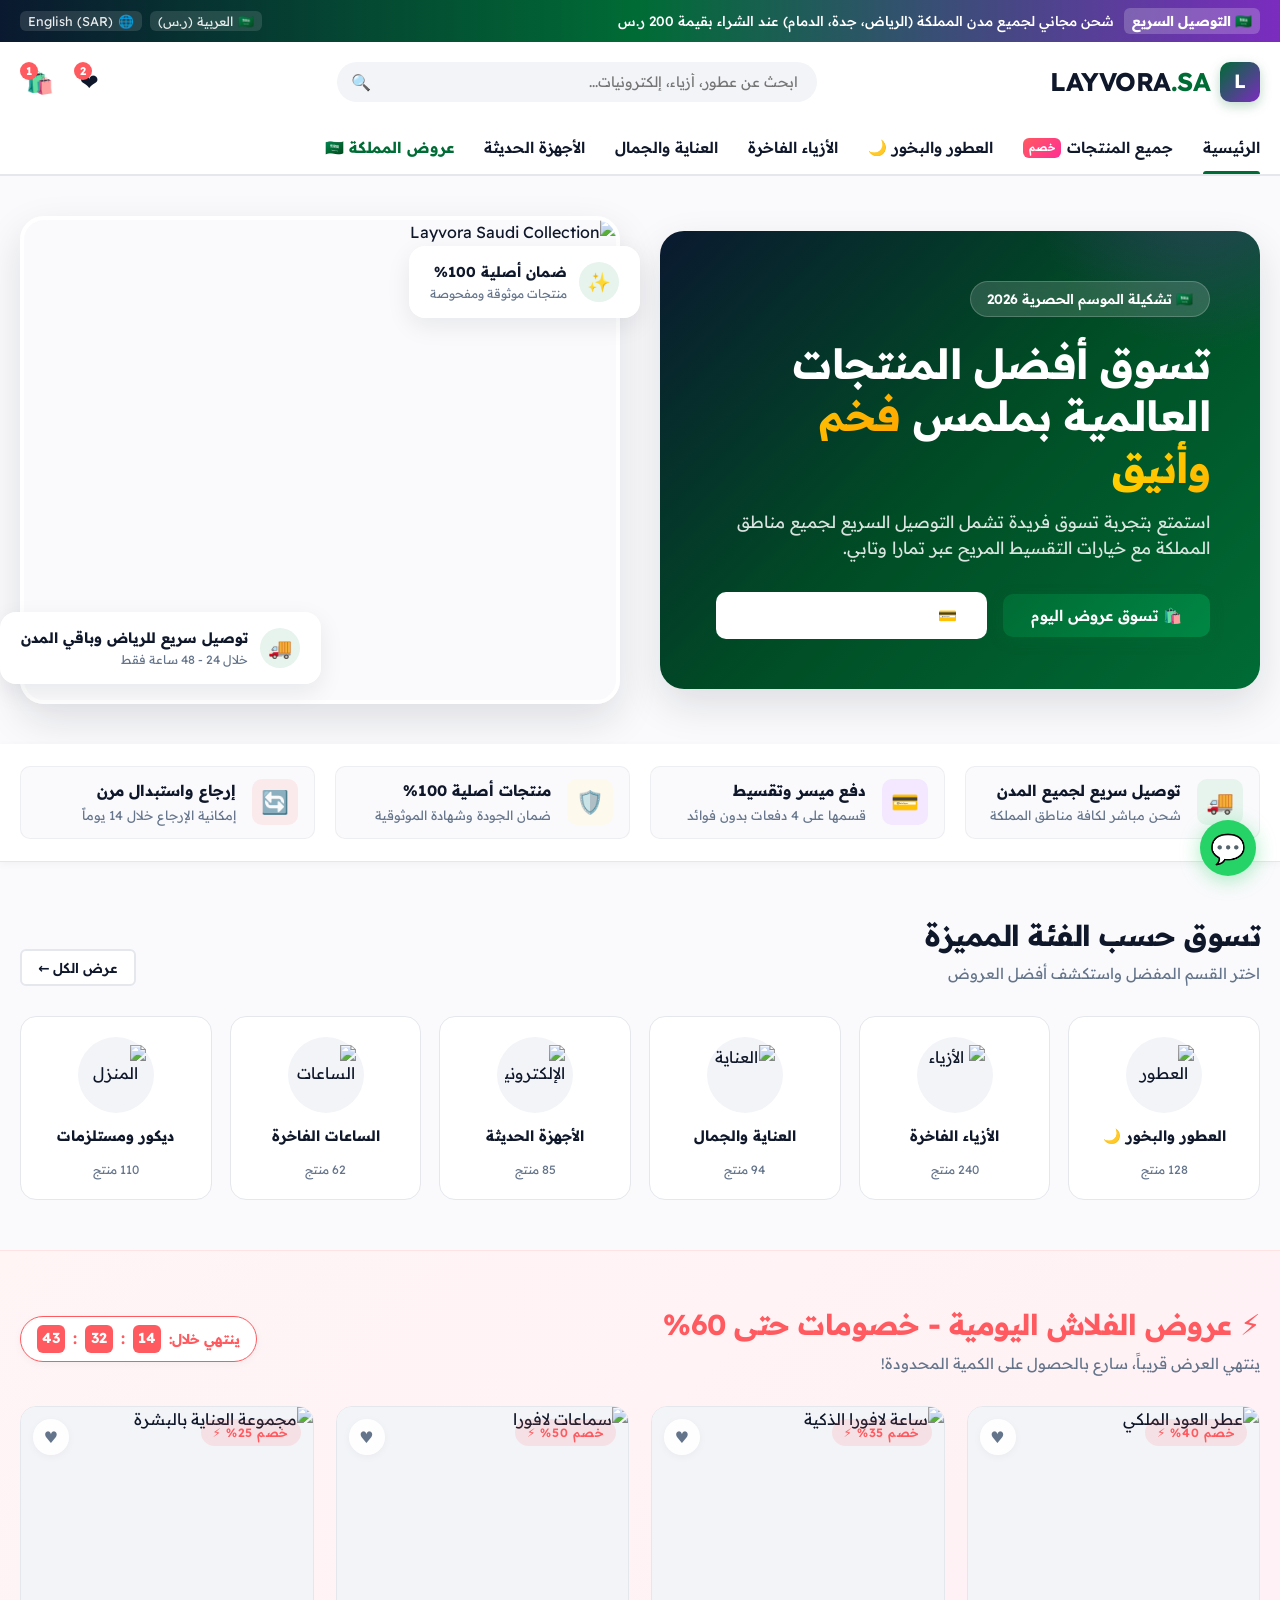
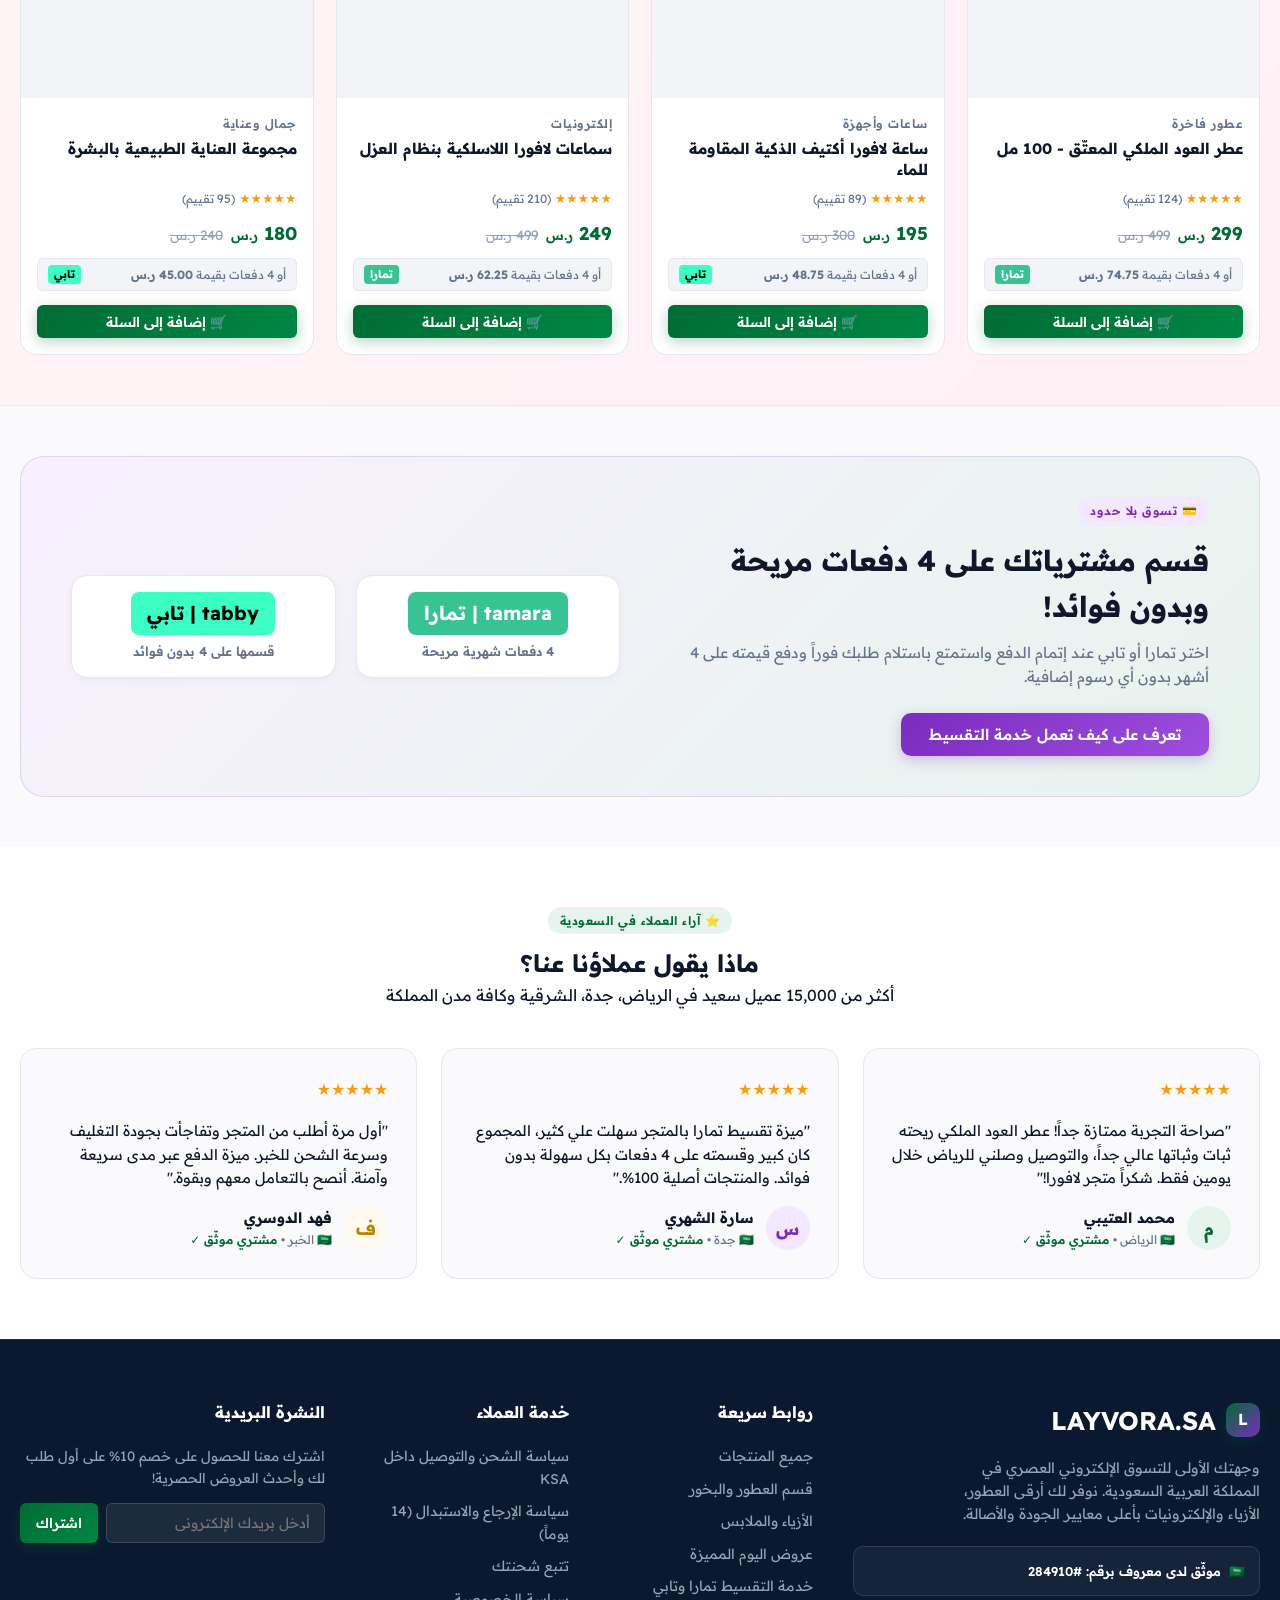
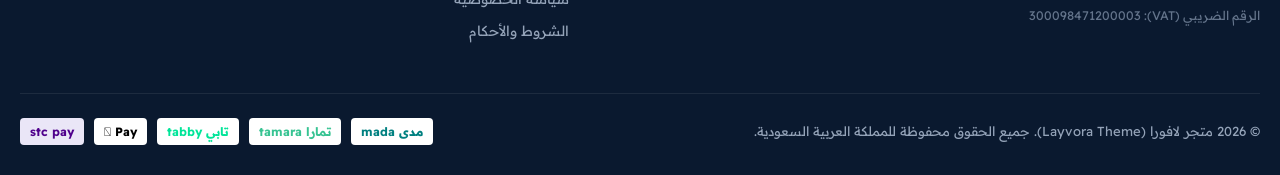
==== index.html @ 5be4a2b1 "Initial commit: Layvora KSA Shopify Theme (Bi-directional RTL/LTR, Mada, Tamara/Tabby BNPL, Maroof)" ====
<!DOCTYPE html>
<html lang="ar" dir="rtl">
<head>
  <meta charset="UTF-8">
  <meta name="viewport" content="width=device-width, initial-scale=1.0">
  <title>متجر لافورا السعودي | Layvora KSA Shopify Theme</title>
  
  <!-- CSS Stylesheet -->
  <link rel="stylesheet" href="assets/theme.css">
</head>
<body>

  <!-- Top Announcement Ticker Bar -->
  <div class="announcement-bar">
    <div class="container announcement-content">
      <div class="announcement-ticker">
        <span class="highlight">🇸🇦 التوصيل السريع</span>
        <span data-ar="شحن مجاني لجميع مدن المملكة (الرياض، جدة، الدمام) عند الشراء بقيمة 200 ر.س" data-en="Free delivery across KSA on orders over 200 SAR">
          شحن مجاني لجميع مدن المملكة (الرياض، جدة، الدمام) عند الشراء بقيمة 200 ر.س
        </span>
      </div>

      <div class="announcement-meta">
        <div class="lang-currency-selector">
          <button class="selector-btn lang-btn" data-lang="ar">
            🇸🇦 <span class="current-lang-text">العربية (ر.س)</span>
          </button>
          <button class="selector-btn lang-btn" data-lang="en">
            🌐 <span>English (SAR)</span>
          </button>
        </div>
      </div>
    </div>
  </div>

  <!-- Header Navigation -->
  <header class="header">
    <div class="container header-inner">
      
      <!-- Site Logo -->
      <a href="#" class="site-logo">
        <div class="site-logo-icon">L</div>
        <span>LAYVORA<span class="highlight">.SA</span></span>
      </a>

      <!-- Live Search Form -->
      <form class="search-form" onsubmit="event.preventDefault();">
        <div class="search-input-wrap">
          <input type="text" placeholder="ابحث عن عطور، أزياء، إلكترونيات..." class="search-input" data-ar="ابحث عن عطور، أزياء، إلكترونيات..." data-en="Search perfumes, fashion, electronics...">
          <button type="submit" class="search-btn" aria-label="بحث">🔍</button>
        </div>
      </form>

      <!-- Header Action Items -->
      <div class="header-actions">
        <button class="action-item" title="المفضلة" style="background:none; border:none; cursor:pointer;">
          <span style="font-size:1.4rem;">❤️</span>
          <span class="action-badge wishlist-badge">2</span>
        </button>

        <button class="action-item cart-drawer-trigger" title="السلة" style="background:none; border:none; cursor:pointer;">
          <span style="font-size:1.4rem;">🛍️</span>
          <span class="action-badge cart-count-badge">1</span>
        </button>
      </div>
    </div>

    <!-- Category Nav Bar -->
    <nav class="nav-bar">
      <div class="container">
        <ul class="nav-list">
          <li><a href="#" class="nav-link active" data-ar="الرئيسية" data-en="Home">الرئيسية</a></li>
          <li>
            <a href="#" class="nav-link" data-ar="جميع المنتجات" data-en="All Products">
              جميع المنتجات <span class="tag-hot" data-ar="خصم" data-en="SALE">خصم</span>
            </a>
          </li>
          <li><a href="#" class="nav-link" data-ar="العطور والبخور 🌙" data-en="Perfumes & Oud 🌙">العطور والبخور 🌙</a></li>
          <li><a href="#" class="nav-link" data-ar="الأزياء الفاخرة" data-en="Luxury Fashion">الأزياء الفاخرة</a></li>
          <li><a href="#" class="nav-link" data-ar="العناية والجمال" data-en="Beauty & Care">العناية والجمال</a></li>
          <li><a href="#" class="nav-link" data-ar="الأجهزة الحديثة" data-en="Electronics">الأجهزة الحديثة</a></li>
          <li><a href="#" class="nav-link" data-ar="عروض المملكة 🇸🇦" data-en="KSA Offers 🇸🇦" style="color:var(--color-primary); font-weight:800;">عروض المملكة 🇸🇦</a></li>
        </ul>
      </div>
    </nav>
  </header>

  <!-- Hero Banner Section -->
  <section class="hero-section">
    <div class="container">
      <div class="hero-grid">
        
        <div class="hero-banner-card">
          <div class="hero-content">
            <span class="hero-subtitle" data-ar="🇸🇦 تشكيلة الموسم الحصرية 2026" data-en="🇸🇦 Exclusive 2026 Collection">
              🇸🇦 تشكيلة الموسم الحصرية 2026
            </span>
            <h1 class="hero-title" data-ar="تسوق أفضل المنتجات العالمية بملمس فخم وأنيق" data-en="Shop Top Global Brands with Authentic Saudi Luxury">
              تسوق أفضل المنتجات العالمية بملمس <span class="highlight">فخم وأنيق</span>
            </h1>
            <p class="hero-desc" data-ar="استمتع بتجربة تسوق فريدة تشمل التوصيل السريع لجميع مناطق المملكة مع خيارات التقسيط المريح عبر تمارا وتابي." data-en="Enjoy an extraordinary shopping experience with fast delivery across KSA & flexible installments.">
              استمتع بتجربة تسوق فريدة تشمل التوصيل السريع لجميع مناطق المملكة مع خيارات التقسيط المريح عبر تمارا وتابي.
            </p>
            
            <div class="hero-cta">
              <button class="btn btn-primary" onclick="document.getElementById('flash-deals').scrollIntoView({behavior: 'smooth'})" data-ar="🛍️ تسوق عروض اليوم" data-en="🛍️ Shop Today's Deals">
                🛍️ تسوق عروض اليوم
              </button>
              <button class="btn btn-outline" style="border-color:rgba(255,255,255,0.4); color:#fff;" onclick="alert('تمارا وتابي متاحة عند الخروج لتقسيط المشتريات على 4 دفعات!')" data-ar="💳 ادفع بالتقسيط (تمارا/تابي)" data-en="💳 Pay in Installments (Tamara/Tabby)">
                💳 ادفع بالتقسيط (تمارا/تابي)
              </button>
            </div>
          </div>
        </div>

        <div class="hero-visual">
          <div class="hero-image-wrap">
            <img src="https://images.unsplash.com/photo-1541643600914-78b084683601?auto=format&fit=crop&w=800&q=80" alt="Layvora Saudi Collection" class="hero-image">
          </div>

          <div class="floating-card floating-card-1">
            <div class="floating-icon">🚚</div>
            <div class="floating-text">
              <div class="title" data-ar="توصيل سريع للرياض وباقي المدن" data-en="Fast Delivery in Riyadh & KSA">توصيل سريع للرياض وباقي المدن</div>
              <div class="sub" data-ar="خلال 24 - 48 ساعة فقط" data-en="Within 24-48 Hours">خلال 24 - 48 ساعة فقط</div>
            </div>
          </div>

          <div class="floating-card floating-card-2">
            <div class="floating-icon">✨</div>
            <div class="floating-text">
              <div class="title" data-ar="ضمان أصلية 100%" data-en="100% Guaranteed Authentic">ضمان أصلية 100%</div>
              <div class="sub" data-ar="منتجات موثوقة ومفحوصة" data-en="Certified Quality">منتجات موثوقة ومفحوصة</div>
            </div>
          </div>
        </div>

      </div>
    </div>
  </section>

  <!-- KSA Features / Trust Highlights -->
  <section class="ksa-trust-bar">
    <div class="container">
      <div class="trust-grid">
        
        <div class="trust-card">
          <div class="trust-icon">🚚</div>
          <div class="trust-info">
            <h4 data-ar="توصيل سريع لجميع المدن" data-en="Fast KSA Delivery">توصيل سريع لجميع المدن</h4>
            <p data-ar="شحن مباشر لكافة مناطق المملكة" data-en="Direct shipping across KSA">شحن مباشر لكافة مناطق المملكة</p>
          </div>
        </div>

        <div class="trust-card">
          <div class="trust-icon">💳</div>
          <div class="trust-info">
            <h4 data-ar="دفع ميسر وتقسيط" data-en="Flexible BNPL">دفع ميسر وتقسيط</h4>
            <p data-ar="قسمها على 4 دفعات بدون فوائد" data-en="Split in 4 payments with Tamara & Tabby">قسمها على 4 دفعات بدون فوائد</p>
          </div>
        </div>

        <div class="trust-card">
          <div class="trust-icon">🛡️</div>
          <div class="trust-info">
            <h4 data-ar="منتجات أصلية 100%" data-en="100% Authentic">منتجات أصلية 100%</h4>
            <p data-ar="ضمان الجودة وشهادة الموثوقية" data-en="High quality guaranteed">ضمان الجودة وشهادة الموثوقية</p>
          </div>
        </div>

        <div class="trust-card">
          <div class="trust-icon">🔄</div>
          <div class="trust-info">
            <h4 data-ar="إرجاع واستبدال مرن" data-en="Easy Returns">إرجاع واستبدال مرن</h4>
            <p data-ar="إمكانية الإرجاع خلال 14 يوماً" data-en="14 days hassle-free policy">إمكانية الإرجاع خلال 14 يوماً</p>
          </div>
        </div>

      </div>
    </div>
  </section>

  <!-- Categories Grid -->
  <section class="categories-section">
    <div class="container">
      
      <div class="section-header">
        <div class="section-title-wrap">
          <h2 data-ar="تسوق حسب الفئة المميزة" data-en="Shop Top Categories">تسوق حسب الفئة المميزة</h2>
          <p data-ar="اختر القسم المفضل واستكشف أفضل العروض" data-en="Explore top offers per category">اختر القسم المفضل واستكشف أفضل العروض</p>
        </div>
        <button class="btn btn-outline btn-sm">عرض الكل ←</button>
      </div>

      <div class="categories-grid">
        <div class="category-card">
          <div class="category-thumb">
            <img src="https://images.unsplash.com/photo-1594035910387-fea47794261f?auto=format&fit=crop&w=150&q=80" alt="العطور">
          </div>
          <div class="category-name" data-ar="العطور والبخور 🌙" data-en="Perfumes & Oud">العطور والبخور 🌙</div>
          <div class="category-count">128 منتج</div>
        </div>

        <div class="category-card">
          <div class="category-thumb">
            <img src="https://images.unsplash.com/photo-1490481651871-ab68de25d43d?auto=format&fit=crop&w=150&q=80" alt="الأزياء">
          </div>
          <div class="category-name" data-ar="الأزياء الفاخرة" data-en="Luxury Fashion">الأزياء الفاخرة</div>
          <div class="category-count">240 منتج</div>
        </div>

        <div class="category-card">
          <div class="category-thumb">
            <img src="https://images.unsplash.com/photo-1522337360788-8b13dee7a37e?auto=format&fit=crop&w=150&q=80" alt="العناية">
          </div>
          <div class="category-name" data-ar="العناية والجمال" data-en="Beauty & Care">العناية والجمال</div>
          <div class="category-count">94 منتج</div>
        </div>

        <div class="category-card">
          <div class="category-thumb">
            <img src="https://images.unsplash.com/photo-1505740420928-5e560c06d30e?auto=format&fit=crop&w=150&q=80" alt="الإلكترونيات">
          </div>
          <div class="category-name" data-ar="الأجهزة الحديثة" data-en="Electronics">الأجهزة الحديثة</div>
          <div class="category-count">85 منتج</div>
        </div>

        <div class="category-card">
          <div class="category-thumb">
            <img src="https://images.unsplash.com/photo-1524805444758-089113d48a6d?auto=format&fit=crop&w=150&q=80" alt="الساعات">
          </div>
          <div class="category-name" data-ar="الساعات الفاخرة" data-en="Watches & Jewelry">الساعات الفاخرة</div>
          <div class="category-count">62 منتج</div>
        </div>

        <div class="category-card">
          <div class="category-thumb">
            <img src="https://images.unsplash.com/photo-1616486338812-3dadae4b4ace?auto=format&fit=crop&w=150&q=80" alt="المنزل">
          </div>
          <div class="category-name" data-ar="ديكور ومستلزمات" data-en="Home Decor">ديكور ومستلزمات</div>
          <div class="category-count">110 منتج</div>
        </div>
      </div>

    </div>
  </section>

  <!-- Flash Deals Section -->
  <section class="flash-deals-section" id="flash-deals">
    <div class="container">
      
      <div class="flash-header">
        <div class="section-title-wrap">
          <h2 style="color:var(--color-coral); display:flex; align-items:center; gap:8px;" data-ar="⚡ عروض الفلاش اليومية - خصومات حتى 60%" data-en="⚡ Daily Flash Deals - Up to 60% OFF">
            ⚡ عروض الفلاش اليومية - خصومات حتى 60%
          </h2>
          <p data-ar="ينتهي العرض قريباً، سارع بالحصول على الكمية المحدودة!" data-en="Hurry! Limited stock available.">ينتهي العرض قريباً، سارع بالحصول على الكمية المحدودة!</p>
        </div>

        <div class="countdown-box">
          <span style="font-weight:700; font-size:0.85rem; color:var(--color-coral);" data-ar="ينتهي خلال:" data-en="Ends in:">ينتهي خلال:</span>
          <span class="timer-unit timer-h">14</span>
          <span class="timer-colon">:</span>
          <span class="timer-unit timer-m">32</span>
          <span class="timer-colon">:</span>
          <span class="timer-unit timer-s">45</span>
        </div>
      </div>

      <div class="products-grid">
        
        <!-- Product 1 -->
        <div class="product-card">
          <div class="product-badge-stack">
            <span class="badge badge-coral">خصم 40% ⚡</span>
          </div>
          <button class="wishlist-btn">♥</button>
          <div class="product-media">
            <img src="https://images.unsplash.com/photo-1594035910387-fea47794261f?auto=format&fit=crop&w=400&q=80" class="product-image" alt="عطر العود الملكي">
            <div class="product-quick-actions">
              <button class="quick-view-btn" data-id="1" data-title="عطر العود الملكي المعتّق - 100 مل" data-price="299" data-orig-price="499" data-image="https://images.unsplash.com/photo-1594035910387-fea47794261f?auto=format&fit=crop&w=400&q=80" data-category="عطور فاخرة" data-desc="عطر فخم يجمع بين دهن العود الكلمنتان والورد الطائفي الأصيل، ليعكس أصالة التراث السعودي بلمسة عصرية.">👁️ نظرة سريعة</button>
            </div>
          </div>
          <div class="product-details">
            <span class="product-category">عطور فاخرة</span>
            <h3 class="product-title">عطر العود الملكي المعتّق - 100 مل</h3>
            <div class="product-rating">★★★★★ <span class="rating-count">(124 تقييم)</span></div>
            <div class="product-price-row">
              <span class="price-current">299 <span class="price-currency" data-ar="ر.س" data-en="SAR">ر.س</span></span>
              <span class="price-original">499 ر.س</span>
            </div>
            <div class="bnpl-badge-wrap">
              <span>أو 4 دفعات بقيمة <strong>74.75 ر.س</strong></span>
              <span class="tamara-tag">تمارا</span>
            </div>
            <button class="btn btn-primary btn-sm add-to-cart-btn" data-id="1" data-title="عطر العود الملكي المعتّق - 100 مل" data-price="299" data-image="https://images.unsplash.com/photo-1594035910387-fea47794261f?auto=format&fit=crop&w=400&q=80">🛒 إضافة إلى السلة</button>
          </div>
        </div>

        <!-- Product 2 -->
        <div class="product-card">
          <div class="product-badge-stack">
            <span class="badge badge-coral">خصم 35% ⚡</span>
          </div>
          <button class="wishlist-btn">♥</button>
          <div class="product-media">
            <img src="https://images.unsplash.com/photo-1523275335684-37898b6baf30?auto=format&fit=crop&w=400&q=80" class="product-image" alt="ساعة لافورا الذكية">
            <div class="product-quick-actions">
              <button class="quick-view-btn" data-id="2" data-title="ساعة لافورا أكتيف الذكية المقاومة للماء" data-price="195" data-orig-price="300" data-image="https://images.unsplash.com/photo-1523275335684-37898b6baf30?auto=format&fit=crop&w=400&q=80" data-category="ساعات" data-desc="ساعة أنيقة تدعم تتبع الأنشطة الرياضية وقياس معدل نبضات القلب مع بطارية تدوم حتى 10 أيام.">👁️ نظرة سريعة</button>
            </div>
          </div>
          <div class="product-details">
            <span class="product-category">ساعات وأجهزة</span>
            <h3 class="product-title">ساعة لافورا أكتيف الذكية المقاومة للماء</h3>
            <div class="product-rating">★★★★★ <span class="rating-count">(89 تقييم)</span></div>
            <div class="product-price-row">
              <span class="price-current">195 <span class="price-currency" data-ar="ر.س" data-en="SAR">ر.س</span></span>
              <span class="price-original">300 ر.س</span>
            </div>
            <div class="bnpl-badge-wrap">
              <span>أو 4 دفعات بقيمة <strong>48.75 ر.س</strong></span>
              <span class="tabby-tag">تابي</span>
            </div>
            <button class="btn btn-primary btn-sm add-to-cart-btn" data-id="2" data-title="ساعة لافورا أكتيف الذكية" data-price="195" data-image="https://images.unsplash.com/photo-1523275335684-37898b6baf30?auto=format&fit=crop&w=400&q=80">🛒 إضافة إلى السلة</button>
          </div>
        </div>

        <!-- Product 3 -->
        <div class="product-card">
          <div class="product-badge-stack">
            <span class="badge badge-coral">خصم 50% ⚡</span>
          </div>
          <button class="wishlist-btn">♥</button>
          <div class="product-media">
            <img src="https://images.unsplash.com/photo-1505740420928-5e560c06d30e?auto=format&fit=crop&w=400&q=80" class="product-image" alt="سماعات لافورا">
            <div class="product-quick-actions">
              <button class="quick-view-btn" data-id="3" data-title="سماعات لافورا اللاسلكية بنظام العزل الفائق" data-price="249" data-orig-price="499" data-image="https://images.unsplash.com/photo-1505740420928-5e560c06d30e?auto=format&fit=crop&w=400&q=80" data-category="إلكترونيات" data-desc="صوت نقي بتقنية العزل النشط للضوضاء وتصميم مريح للأذن للاستخدام الطويل.">👁️ نظرة سريعة</button>
            </div>
          </div>
          <div class="product-details">
            <span class="product-category">إلكترونيات</span>
            <h3 class="product-title">سماعات لافورا اللاسلكية بنظام العزل</h3>
            <div class="product-rating">★★★★★ <span class="rating-count">(210 تقييم)</span></div>
            <div class="product-price-row">
              <span class="price-current">249 <span class="price-currency" data-ar="ر.س" data-en="SAR">ر.س</span></span>
              <span class="price-original">499 ر.س</span>
            </div>
            <div class="bnpl-badge-wrap">
              <span>أو 4 دفعات بقيمة <strong>62.25 ر.س</strong></span>
              <span class="tamara-tag">تمارا</span>
            </div>
            <button class="btn btn-primary btn-sm add-to-cart-btn" data-id="3" data-title="سماعات لافورا اللاسلكية" data-price="249" data-image="https://images.unsplash.com/photo-1505740420928-5e560c06d30e?auto=format&fit=crop&w=400&q=80">🛒 إضافة إلى السلة</button>
          </div>
        </div>

        <!-- Product 4 -->
        <div class="product-card">
          <div class="product-badge-stack">
            <span class="badge badge-coral">خصم 25% ⚡</span>
          </div>
          <button class="wishlist-btn">♥</button>
          <div class="product-media">
            <img src="https://images.unsplash.com/photo-1522337360788-8b13dee7a37e?auto=format&fit=crop&w=400&q=80" class="product-image" alt="مجموعة العناية بالبشرة">
            <div class="product-quick-actions">
              <button class="quick-view-btn" data-id="4" data-title="مجموعة العناية الطبيعية بالبشرة - سيروم وكريم" data-price="180" data-orig-price="240" data-image="https://images.unsplash.com/photo-1522337360788-8b13dee7a37e?auto=format&fit=crop&w=400&q=80" data-category="جمال وعناية" data-desc="مجموعة متكاملة ترطب البشرة وتمنحها نضارة وإشراقة طبيعية بمكونات عضوية 100%.">👁️ نظرة سريعة</button>
            </div>
          </div>
          <div class="product-details">
            <span class="product-category">جمال وعناية</span>
            <h3 class="product-title">مجموعة العناية الطبيعية بالبشرة</h3>
            <div class="product-rating">★★★★★ <span class="rating-count">(95 تقييم)</span></div>
            <div class="product-price-row">
              <span class="price-current">180 <span class="price-currency" data-ar="ر.س" data-en="SAR">ر.س</span></span>
              <span class="price-original">240 ر.س</span>
            </div>
            <div class="bnpl-badge-wrap">
              <span>أو 4 دفعات بقيمة <strong>45.00 ر.س</strong></span>
              <span class="tabby-tag">تابي</span>
            </div>
            <button class="btn btn-primary btn-sm add-to-cart-btn" data-id="4" data-title="مجموعة العناية بالبشرة" data-price="180" data-image="https://images.unsplash.com/photo-1522337360788-8b13dee7a37e?auto=format&fit=crop&w=400&q=80">🛒 إضافة إلى السلة</button>
          </div>
        </div>

      </div>

    </div>
  </section>

  <!-- Tamara & Tabby BNPL Showcase Banner -->
  <section class="bnpl-showcase-section">
    <div class="container">
      
      <div class="bnpl-banner">
        <div class="bnpl-content">
          <span class="badge badge-accent" style="margin-bottom:12px;" data-ar="💳 تسوق بلا حدود" data-en="💳 Shop Unlimited">💳 تسوق بلا حدود</span>
          <h3 data-ar="قسم مشترياتك على 4 دفعات مريحة وبدون فوائد!" data-en="Split your payments in 4 interest-free installments!">
            قسم مشترياتك على 4 دفعات مريحة وبدون فوائد!
          </h3>
          <p data-ar="اختر تمارا أو تابي عند إتمام الدفع واستمتع باستلام طلبك فوراً ودفع قيمته على 4 أشهر بدون أي رسوم إضافية." data-en="Choose Tamara or Tabby at checkout and get your order right away while paying over 4 months with zero extra fees.">
            اختر تمارا أو تابي عند إتمام الدفع واستمتع باستلام طلبك فوراً ودفع قيمته على 4 أشهر بدون أي رسوم إضافية.
          </p>

          <div style="display:flex; gap:14px; flex-wrap:wrap;">
            <button class="btn btn-accent" onclick="alert('خدمة التقسيط متاحة لجميع حاملي البطاقات البنكية في السعودية!')" data-ar="تعرف على كيف تعمل خدمة التقسيط" data-en="Learn How Installments Work">
              تعرف على كيف تعمل خدمة التقسيط
            </button>
          </div>
        </div>

        <div class="bnpl-partners">
          <div class="partner-box">
            <div style="background:#37C392; color:#fff; font-size:1.2rem; font-weight:800; padding:6px 16px; border-radius:8px;">
              tamara | تمارا
            </div>
            <span data-ar="4 دفعات شهرية مريحة" data-en="4 Easy Monthly Payments">4 دفعات شهرية مريحة</span>
          </div>

          <div class="partner-box">
            <div style="background:#3BFFC4; color:#000; font-size:1.2rem; font-weight:800; padding:6px 16px; border-radius:8px;">
              tabby | تابي
            </div>
            <span data-ar="قسمها على 4 بدون فوائد" data-en="Split in 4 Zero Interest">قسمها على 4 بدون فوائد</span>
          </div>
        </div>

      </div>

    </div>
  </section>

  <!-- Saudi Testimonials -->
  <section class="testimonials-section">
    <div class="container">
      
      <div class="section-header" style="text-align:center; flex-direction:column; align-items:center; margin-bottom:40px;">
        <span class="badge badge-primary" style="margin-bottom:10px;" data-ar="⭐ آراء العملاء في السعودية" data-en="⭐ Reviews from KSA Buyers">⭐ آراء العملاء في السعودية</span>
        <h2 data-ar="ماذا يقول عملاؤنا عنا؟" data-en="What Our Saudi Customers Say">ماذا يقول عملاؤنا عنا؟</h2>
        <p data-ar="أكثر من 15,000 عميل سعيد في الرياض، جدة، الشرقية وكافة مدن المملكة" data-en="Over 15,000 happy shoppers across KSA">أكثر من 15,000 عميل سعيد في الرياض، جدة، الشرقية وكافة مدن المملكة</p>
      </div>

      <div class="testimonials-grid">
        
        <div class="testimonial-card">
          <div class="testimonial-rating">★★★★★</div>
          <p class="testimonial-text">
            "صراحة التجربة ممتازة جداً! عطر العود الملكي ريحته ثبات وثباتها عالي جداً، والتوصيل وصلني للرياض خلال يومين فقط. شكراً متجر لافورا!"
          </p>
          <div class="testimonial-author">
            <div class="author-avatar">م</div>
            <div class="author-info">
              <div class="name">محمد العتيبي</div>
              <div class="location">🇸🇦 الرياض • <span class="verified">مشتري موثّق ✓</span></div>
            </div>
          </div>
        </div>

        <div class="testimonial-card">
          <div class="testimonial-rating">★★★★★</div>
          <p class="testimonial-text">
            "ميزة تقسيط تمارا بالمتجر سهلت علي كثير، المجموع كان كبير وقسمته على 4 دفعات بكل سهولة بدون فوائد. والمنتجات أصلية 100%."
          </p>
          <div class="testimonial-author">
            <div class="author-avatar" style="background:var(--color-accent-light); color:var(--color-accent);">س</div>
            <div class="author-info">
              <div class="name">سارة الشهري</div>
              <div class="location">🇸🇦 جدة • <span class="verified">مشتري موثّق ✓</span></div>
            </div>
          </div>
        </div>

        <div class="testimonial-card">
          <div class="testimonial-rating">★★★★★</div>
          <p class="testimonial-text">
            "أول مرة أطلب من المتجر وتفاجأت بجودة التغليف وسرعة الشحن للخبر. ميزة الدفع عبر مدى سريعة وآمنة. أنصح بالتعامل معهم وبقوة."
          </p>
          <div class="testimonial-author">
            <div class="author-avatar" style="background:var(--color-gold-light); color:#B38600;">ف</div>
            <div class="author-info">
              <div class="name">فهد الدوسري</div>
              <div class="location">🇸🇦 الخبر • <span class="verified">مشتري موثّق ✓</span></div>
            </div>
          </div>
        </div>

      </div>

    </div>
  </section>

  <!-- Footer -->
  <footer class="footer">
    <div class="container">
      
      <div class="footer-top">
        
        <div class="footer-about">
          <div class="footer-logo">
            <div class="site-logo-icon" style="width:34px; height:34px; font-size:1rem;">L</div>
            LAYVORA.SA
          </div>
          <p data-ar="وجهتك الأولى للتسوق الإلكتروني العصري في المملكة العربية السعودية. نوفر لك أرقى العطور، الأزياء والإلكترونيات بأعلى معايير الجودة والأصالة." data-en="Your primary destination for modern e-commerce in Saudi Arabia.">
            وجهتك الأولى للتسوق الإلكتروني العصري في المملكة العربية السعودية. نوفر لك أرقى العطور، الأزياء والإلكترونيات بأعلى معايير الجودة والأصالة.
          </p>

          <div class="maroof-sbc-box">
            <div class="seal-badge">
              🇸🇦 <span>موثّق لدى معروف برقم: #284910</span>
            </div>
          </div>
          <div class="vat-number-tag">
            الرقم الضريبي (VAT): 300098471200003
          </div>
        </div>

        <div class="footer-column">
          <h4 data-ar="روابط سريعة" data-en="Quick Links">روابط سريعة</h4>
          <div class="footer-links">
            <a href="#">جميع المنتجات</a>
            <a href="#">قسم العطور والبخور</a>
            <a href="#">الأزياء والملابس</a>
            <a href="#">عروض اليوم المميزة</a>
            <a href="#">خدمة التقسيط تمارا وتابي</a>
          </div>
        </div>

        <div class="footer-column">
          <h4 data-ar="خدمة العملاء" data-en="Customer Care">خدمة العملاء</h4>
          <div class="footer-links">
            <a href="#">سياسة الشحن والتوصيل داخل KSA</a>
            <a href="#">سياسة الإرجاع والاستبدال (14 يوماً)</a>
            <a href="#">تتبع شحنتك</a>
            <a href="#">سياسة الخصوصية</a>
            <a href="#">الشروط والأحكام</a>
          </div>
        </div>

        <div class="footer-column">
          <h4 data-ar="النشرة البريدية" data-en="Newsletter">النشرة البريدية</h4>
          <p style="font-size:0.85rem; margin-bottom:12px;" data-ar="اشترك معنا للحصول على خصم 10% على أول طلب لك!" data-en="Subscribe to get 10% off your first order!">
            اشترك معنا للحصول على خصم 10% على أول طلب لك وأحدث العروض الحصرية!
          </p>
          <form class="newsletter-form" onsubmit="event.preventDefault(); alert('شكراً لاشتراكك في متجر لافورا!');">
            <input type="email" placeholder="أدخل بريدك الإلكتروني" class="newsletter-input" required>
            <button type="submit" class="btn btn-primary btn-sm" data-ar="اشتراك" data-en="Subscribe">اشتراك</button>
          </form>
        </div>

      </div>

      <div class="footer-bottom">
        <div>
          © 2026 متجر لافورا (Layvora Theme). جميع الحقوق محفوظة للمملكة العربية السعودية.
        </div>
        
        <div class="payment-icons-row">
          <span class="payment-icon-tag mada">مدى mada</span>
          <span class="payment-icon-tag tamara">تمارا tamara</span>
          <span class="payment-icon-tag tabby">تابي tabby</span>
          <span class="payment-icon-tag applepay"> Pay</span>
          <span class="payment-icon-tag stcpay">stc pay</span>
        </div>
      </div>

    </div>
  </footer>

  <!-- Slide-out Cart Drawer -->
  <div class="cart-drawer-overlay">
    <div class="cart-drawer">
      <div class="cart-drawer-header">
        <h3>🛍️ السلة (<span class="cart-count-badge">0</span>)</h3>
        <button class="close-drawer-btn">✕</button>
      </div>

      <div class="free-shipping-progress">
        <span class="free-shipping-text">أضف منتجات للحصول على شحن مجاني داخل المملكة!</span>
        <div class="progress-bar-track">
          <div class="progress-bar-fill"></div>
        </div>
      </div>

      <div class="cart-drawer-items">
        <!-- Dynamic -->
      </div>

      <div class="cart-drawer-footer">
        <div class="subtotal-row">
          <span>المجموع الكلي:</span>
          <span class="cart-subtotal-val" style="color:var(--color-primary);">0.00 ر.س</span>
        </div>
        <p style="font-size:0.75rem; color:var(--color-text-muted); margin-bottom:12px;">
          * السعر شامل ضريبة القيمة المضافة 15% وتكلفة الشحن تحسب عند إتمام الطلب.
        </p>

        <div style="display:flex; flex-direction:column; gap:10px;">
          <button class="btn btn-primary" style="width:100%;" onclick="alert('جاري الانتقال لصفحة إتمام الدفع بالريال السعودي!')">
            🔒 إتمام الطلب الآن (دفع آمن)
          </button>
          <div style="display:flex; justify-content:center; gap:8px; margin-top:6px;">
            <span class="payment-icon-tag mada">مدى</span>
            <span class="payment-icon-tag tamara">تمارا</span>
            <span class="payment-icon-tag tabby">تابي</span>
            <span class="payment-icon-tag applepay">Apple Pay</span>
          </div>
        </div>
      </div>
    </div>
  </div>

  <!-- Quick View Modal Popup -->
  <div class="modal-overlay">
    <div class="modal-content">
      <button class="close-modal-btn">✕</button>
      <div class="modal-body" style="grid-column: 1 / -1; display: grid; grid-template-columns: 1fr 1fr; gap: 30px;">
        <!-- Injected via theme.js -->
      </div>
    </div>
  </div>

  <!-- Floating Saudi WhatsApp Button -->
  <a href="https://wa.me/966500000000" target="_blank" class="whatsapp-float-btn" title="تواصل عبر واتساب">
    💬
  </a>

  <!-- Theme JavaScript -->
  <script src="assets/theme.js"></script>
</body>
</html>
---- assets/theme.css ----
/* -------------------------------------------------------------------------- */
/* LAYVORA SHOPIFY THEME - KSA (SAUDI ARABIA) EDITION                        */
/* Clean, Colorful, Modern & RTL/LTR Bi-directional Design System            */
/* -------------------------------------------------------------------------- */

@import url('https://fonts.googleapis.com/css2?family=Cairo:wght@300;400;500;600;700;800&family=Inter:wght@300;400;500;600;700;800&family=Readex+Pro:wght@300;400;500;600;700&display=swap');

:root {
  /* Color Palette - Modern Saudi Vibrant & Premium Palette */
  --color-primary: #006C35;       /* Saudi Emerald Green */
  --color-primary-hover: #005429;
  --color-primary-light: #E6F4ED;
  --color-accent: #7B2CBF;        /* Vibrant Royal Violet */
  --color-accent-hover: #5A189A;
  --color-accent-light: #F3E8FF;
  --color-gold: #D4AF37;          /* Sand Gold Accent */
  --color-gold-light: #FDF9EC;
  --color-coral: #FF5A5F;         /* Flash Deal Pink-Coral */
  
  --color-bg-main: #FAFAFC;
  --color-bg-surface: #FFFFFF;
  --color-bg-secondary: #F3F4F8;
  --color-border: #E4E7EC;
  --color-border-hover: #CBD5E1;
  
  --color-text-main: #0F172A;
  --color-text-muted: #64748B;
  --color-text-light: #94A3B8;
  --color-white: #FFFFFF;
  
  /* Fonts */
  --font-arabic: 'Readex Pro', 'Cairo', system-ui, -apple-system, sans-serif;
  --font-latin: 'Inter', system-ui, -apple-system, sans-serif;
  --font-family: var(--font-arabic);
  
  /* Radii & Shadows */
  --radius-xs: 6px;
  --radius-sm: 10px;
  --radius-md: 16px;
  --radius-lg: 24px;
  --radius-full: 9999px;
  
  --shadow-sm: 0 2px 8px rgba(15, 23, 42, 0.04);
  --shadow-md: 0 8px 24px rgba(15, 23, 42, 0.08);
  --shadow-lg: 0 16px 40px rgba(15, 23, 42, 0.12);
  --shadow-glow: 0 0 25px rgba(0, 108, 53, 0.2);
  --shadow-accent-glow: 0 0 25px rgba(123, 44, 191, 0.2);
  
  /* Transitions */
  --transition-fast: 0.18s cubic-bezier(0.4, 0, 0.2, 1);
  --transition-normal: 0.3s cubic-bezier(0.4, 0, 0.2, 1);
  --transition-bounce: 0.4s cubic-bezier(0.34, 1.56, 0.64, 1);

  --header-height: 80px;
}

/* RTL / LTR Directional Helpers */
[dir="rtl"] {
  --font-family: var(--font-arabic);
  text-align: right;
}

[dir="ltr"] {
  --font-family: var(--font-latin);
  text-align: left;
}

/* CSS Reset & Base */
*, *::before, *::after {
  box-sizing: border-box;
  margin: 0;
  padding: 0;
}

html {
  font-size: 16px;
  scroll-behavior: smooth;
  -webkit-tap-highlight-color: transparent;
}

body {
  font-family: var(--font-family);
  background-color: var(--color-bg-main);
  color: var(--color-text-main);
  line-height: 1.6;
  overflow-x: hidden;
}

a {
  color: inherit;
  text-decoration: none;
  transition: color var(--transition-fast);
}

button, input, select, textarea {
  font-family: inherit;
  font-size: inherit;
  outline: none;
  border: none;
  background: none;
}

button {
  cursor: pointer;
}

img {
  max-width: 100%;
  height: auto;
  display: block;
}

ul, ol {
  list-style: none;
}

/* Layout Container */
.container {
  width: 100%;
  max-width: 1320px;
  margin-left: auto;
  margin-right: auto;
  padding-left: 20px;
  padding-right: 20px;
}

/* Badges */
.badge {
  display: inline-flex;
  align-items: center;
  gap: 6px;
  padding: 4px 12px;
  border-radius: var(--radius-full);
  font-size: 0.75rem;
  font-weight: 600;
  text-transform: uppercase;
  letter-spacing: 0.5px;
}

.badge-primary {
  background-color: var(--color-primary-light);
  color: var(--color-primary);
}

.badge-accent {
  background-color: var(--color-accent-light);
  color: var(--color-accent);
}

.badge-coral {
  background-color: rgba(255, 90, 95, 0.12);
  color: var(--color-coral);
}

.badge-gold {
  background-color: var(--color-gold-light);
  color: #B38600;
  border: 1px solid rgba(212, 175, 55, 0.3);
}

/* Buttons */
.btn {
  display: inline-flex;
  align-items: center;
  justify-content: center;
  gap: 10px;
  padding: 12px 28px;
  border-radius: var(--radius-sm);
  font-weight: 600;
  font-size: 0.95rem;
  transition: all var(--transition-normal);
  white-space: nowrap;
  position: relative;
  overflow: hidden;
}

.btn-primary {
  background: linear-gradient(135deg, var(--color-primary) 0%, #008744 100%);
  color: var(--color-white);
  box-shadow: 0 4px 14px rgba(0, 108, 53, 0.28);
}

.btn-primary:hover {
  transform: translateY(-2px);
  box-shadow: 0 8px 22px rgba(0, 108, 53, 0.4);
}

.btn-accent {
  background: linear-gradient(135deg, var(--color-accent) 0%, #9D4EDD 100%);
  color: var(--color-white);
  box-shadow: 0 4px 14px rgba(123, 44, 191, 0.28);
}

.btn-accent:hover {
  transform: translateY(-2px);
  box-shadow: 0 8px 22px rgba(123, 44, 191, 0.4);
}

.btn-outline {
  border: 2px solid var(--color-border);
  color: var(--color-text-main);
  background: var(--color-bg-surface);
}

.btn-outline:hover {
  border-color: var(--color-primary);
  color: var(--color-primary);
  background: var(--color-primary-light);
}

.btn-sm {
  padding: 8px 16px;
  font-size: 0.85rem;
  border-radius: var(--radius-xs);
}

.btn-icon {
  width: 42px;
  height: 42px;
  padding: 0;
  border-radius: var(--radius-full);
}

/* Top Announcement Bar */
.announcement-bar {
  background: linear-gradient(90deg, #0A192F 0%, #006C35 50%, #7B2CBF 100%);
  color: var(--color-white);
  padding: 8px 0;
  font-size: 0.85rem;
  font-weight: 500;
  position: relative;
  z-index: 100;
}

.announcement-content {
  display: flex;
  justify-content: space-between;
  align-items: center;
  gap: 15px;
}

.announcement-ticker {
  display: flex;
  align-items: center;
  gap: 10px;
}

.announcement-ticker span.highlight {
  background: rgba(255, 255, 255, 0.2);
  padding: 2px 8px;
  border-radius: var(--radius-xs);
  font-weight: 700;
}

.announcement-meta {
  display: flex;
  align-items: center;
  gap: 18px;
}

.lang-currency-selector {
  display: flex;
  align-items: center;
  gap: 8px;
}

.selector-btn {
  color: rgba(255, 255, 255, 0.9);
  padding: 2px 8px;
  border-radius: var(--radius-xs);
  font-size: 0.8rem;
  display: flex;
  align-items: center;
  gap: 5px;
  cursor: pointer;
  background: rgba(255, 255, 255, 0.12);
  transition: background var(--transition-fast);
}

.selector-btn:hover {
  background: rgba(255, 255, 255, 0.25);
}

/* Header & Navigation */
.header {
  position: sticky;
  top: 0;
  z-index: 90;
  background: rgba(255, 255, 255, 0.92);
  backdrop-filter: blur(16px);
  -webkit-backdrop-filter: blur(16px);
  border-bottom: 1px solid var(--color-border);
  transition: all var(--transition-normal);
}

.header-inner {
  display: flex;
  align-items: center;
  justify-content: space-between;
  height: var(--header-height);
  gap: 20px;
}

/* Store Logo */
.site-logo {
  display: flex;
  align-items: center;
  gap: 10px;
  font-size: 1.6rem;
  font-weight: 800;
  color: var(--color-text-main);
  letter-spacing: -0.5px;
}

.site-logo-icon {
  width: 40px;
  height: 40px;
  background: linear-gradient(135deg, var(--color-primary) 0%, var(--color-accent) 100%);
  border-radius: var(--radius-sm);
  display: flex;
  align-items: center;
  justify-content: center;
  color: var(--color-white);
  font-weight: 900;
  font-size: 1.2rem;
  box-shadow: 0 4px 12px rgba(0, 108, 53, 0.25);
}

.site-logo span.highlight {
  color: var(--color-primary);
}

/* Search Bar */
.search-form {
  flex: 1;
  max-width: 480px;
  position: relative;
}

.search-input-wrap {
  position: relative;
  display: flex;
  align-items: center;
}

.search-input {
  width: 100%;
  padding: 10px 18px;
  border-radius: var(--radius-full);
  background: var(--color-bg-secondary);
  border: 1px solid transparent;
  font-size: 0.9rem;
  transition: all var(--transition-normal);
}

[dir="rtl"] .search-input {
  padding-left: 45px;
}

[dir="ltr"] .search-input {
  padding-right: 45px;
}

.search-input:focus {
  background: var(--color-bg-surface);
  border-color: var(--color-primary);
  box-shadow: 0 0 0 4px rgba(0, 108, 53, 0.1);
}

.search-btn {
  position: absolute;
  top: 50%;
  transform: translateY(-50%);
  color: var(--color-text-muted);
  width: 36px;
  height: 36px;
  display: flex;
  align-items: center;
  justify-content: center;
  border-radius: var(--radius-full);
}

[dir="rtl"] .search-btn {
  left: 6px;
}

[dir="ltr"] .search-btn {
  right: 6px;
}

.search-btn:hover {
  color: var(--color-primary);
}

/* Header Actions */
.header-actions {
  display: flex;
  align-items: center;
  gap: 14px;
}

.action-item {
  display: flex;
  flex-direction: column;
  align-items: center;
  justify-content: center;
  position: relative;
  color: var(--color-text-main);
  padding: 6px;
  border-radius: var(--radius-sm);
  transition: background var(--transition-fast);
}

.action-item:hover {
  background: var(--color-bg-secondary);
  color: var(--color-primary);
}

.action-badge {
  position: absolute;
  top: 0;
  background: var(--color-coral);
  color: var(--color-white);
  font-size: 0.7rem;
  font-weight: 700;
  width: 18px;
  height: 18px;
  border-radius: var(--radius-full);
  display: flex;
  align-items: center;
  justify-content: center;
}

[dir="rtl"] .action-badge {
  left: 0;
}

[dir="ltr"] .action-badge {
  right: 0;
}

/* Main Navigation Bar */
.nav-bar {
  background: var(--color-bg-surface);
  border-bottom: 1px solid var(--color-border);
}

.nav-list {
  display: flex;
  align-items: center;
  gap: 30px;
}

.nav-link {
  display: flex;
  align-items: center;
  gap: 6px;
  padding: 14px 0;
  font-weight: 600;
  font-size: 0.95rem;
  color: var(--color-text-main);
  position: relative;
}

.nav-link::after {
  content: '';
  position: absolute;
  bottom: 0;
  left: 0;
  width: 0;
  height: 3px;
  background: var(--color-primary);
  border-radius: 3px 3px 0 0;
  transition: width var(--transition-normal);
}

.nav-link:hover {
  color: var(--color-primary);
}

.nav-link:hover::after, .nav-link.active::after {
  width: 100%;
}

.nav-link .tag-hot {
  background: linear-gradient(135deg, #FF5A5F 0%, #FF2E93 100%);
  color: var(--color-white);
  font-size: 0.65rem;
  padding: 2px 6px;
  border-radius: var(--radius-xs);
  font-weight: 700;
}

/* KSA Features / Trust Highlight Bar */
.ksa-trust-bar {
  background: var(--color-bg-surface);
  padding: 22px 0;
  border-bottom: 1px solid var(--color-border);
  box-shadow: var(--shadow-sm);
}

.trust-grid {
  display: grid;
  grid-template-columns: repeat(4, 1fr);
  gap: 20px;
}

.trust-card {
  display: flex;
  align-items: center;
  gap: 16px;
  padding: 12px 16px;
  border-radius: var(--radius-sm);
  background: var(--color-bg-main);
  border: 1px solid rgba(228, 231, 236, 0.6);
  transition: all var(--transition-normal);
}

.trust-card:hover {
  transform: translateY(-2px);
  box-shadow: var(--shadow-md);
  border-color: var(--color-primary-light);
  background: var(--color-bg-surface);
}

.trust-icon {
  width: 46px;
  height: 46px;
  border-radius: var(--radius-sm);
  background: var(--color-primary-light);
  color: var(--color-primary);
  display: flex;
  align-items: center;
  justify-content: center;
  font-size: 1.4rem;
  flex-shrink: 0;
}

.trust-card:nth-child(2) .trust-icon {
  background: var(--color-accent-light);
  color: var(--color-accent);
}

.trust-card:nth-child(3) .trust-icon {
  background: var(--color-gold-light);
  color: #B38600;
}

.trust-card:nth-child(4) .trust-icon {
  background: rgba(255, 90, 95, 0.1);
  color: var(--color-coral);
}

.trust-info h4 {
  font-size: 0.95rem;
  font-weight: 700;
  color: var(--color-text-main);
}

.trust-info p {
  font-size: 0.8rem;
  color: var(--color-text-muted);
  margin-top: 2px;
}

/* Hero Section */
.hero-section {
  position: relative;
  padding: 40px 0;
  overflow: hidden;
}

.hero-grid {
  display: grid;
  grid-template-columns: 1fr 1fr;
  gap: 40px;
  align-items: center;
}

.hero-banner-card {
  background: linear-gradient(135deg, #0A192F 0%, #004D25 50%, #006C35 100%);
  border-radius: var(--radius-lg);
  padding: 50px;
  color: var(--color-white);
  position: relative;
  overflow: hidden;
  box-shadow: var(--shadow-lg);
}

.hero-banner-card::before {
  content: '';
  position: absolute;
  top: -50%;
  right: -20%;
  width: 350px;
  height: 350px;
  border-radius: var(--radius-full);
  background: radial-gradient(circle, rgba(123, 44, 191, 0.35) 0%, rgba(0,0,0,0) 70%);
  pointer-events: none;
}

.hero-content {
  position: relative;
  z-index: 2;
  max-width: 540px;
}

.hero-subtitle {
  display: inline-flex;
  align-items: center;
  gap: 8px;
  background: rgba(255, 255, 255, 0.15);
  backdrop-filter: blur(8px);
  padding: 6px 16px;
  border-radius: var(--radius-full);
  font-size: 0.85rem;
  font-weight: 600;
  margin-bottom: 20px;
  border: 1px solid rgba(255, 255, 255, 0.2);
}

.hero-title {
  font-size: 2.6rem;
  font-weight: 800;
  line-height: 1.25;
  margin-bottom: 16px;
  letter-spacing: -0.5px;
}

.hero-title span.highlight {
  background: linear-gradient(135deg, #FFD700 0%, #FFA500 100%);
  -webkit-background-clip: text;
  -webkit-text-fill-color: transparent;
}

.hero-desc {
  font-size: 1.05rem;
  color: rgba(255, 255, 255, 0.85);
  margin-bottom: 30px;
  line-height: 1.6;
}

.hero-cta {
  display: flex;
  align-items: center;
  gap: 16px;
  flex-wrap: wrap;
}

.hero-visual {
  position: relative;
}

.hero-image-wrap {
  position: relative;
  border-radius: var(--radius-lg);
  overflow: hidden;
  box-shadow: var(--shadow-lg);
  border: 4px solid var(--color-bg-surface);
}

.hero-image {
  width: 100%;
  height: 480px;
  object-fit: cover;
  transition: transform 0.6s ease;
}

.hero-visual:hover .hero-image {
  transform: scale(1.03);
}

.floating-card {
  position: absolute;
  background: rgba(255, 255, 255, 0.95);
  backdrop-filter: blur(12px);
  border-radius: var(--radius-md);
  padding: 14px 20px;
  box-shadow: var(--shadow-md);
  display: flex;
  align-items: center;
  gap: 12px;
  border: 1px solid rgba(255, 255, 255, 0.8);
  z-index: 10;
  animation: float 4s ease-in-out infinite;
}

.floating-card-1 {
  bottom: 20px;
  left: -20px;
}

.floating-card-2 {
  top: 30px;
  right: -20px;
  animation-delay: 2s;
}

@keyframes float {
  0%, 100% { transform: translateY(0); }
  50% { transform: translateY(-8px); }
}

.floating-icon {
  width: 40px;
  height: 40px;
  border-radius: var(--radius-full);
  background: var(--color-primary-light);
  color: var(--color-primary);
  display: flex;
  align-items: center;
  justify-content: center;
  font-size: 1.2rem;
}

.floating-text .title {
  font-weight: 700;
  font-size: 0.9rem;
  color: var(--color-text-main);
}

.floating-text .sub {
  font-size: 0.75rem;
  color: var(--color-text-muted);
}

/* Category Grid Section */
.categories-section {
  padding: 50px 0;
}

.section-header {
  display: flex;
  align-items: flex-end;
  justify-content: space-between;
  margin-bottom: 30px;
}

.section-title-wrap h2 {
  font-size: 1.8rem;
  font-weight: 800;
  color: var(--color-text-main);
  letter-spacing: -0.5px;
}

.section-title-wrap p {
  font-size: 0.95rem;
  color: var(--color-text-muted);
  margin-top: 4px;
}

.categories-grid {
  display: grid;
  grid-template-columns: repeat(6, 1fr);
  gap: 18px;
}

.category-card {
  background: var(--color-bg-surface);
  border-radius: var(--radius-md);
  padding: 20px 14px;
  text-align: center;
  border: 1px solid var(--color-border);
  transition: all var(--transition-normal);
  display: flex;
  flex-direction: column;
  align-items: center;
  gap: 12px;
  cursor: pointer;
  position: relative;
  overflow: hidden;
}

.category-card::after {
  content: '';
  position: absolute;
  top: 0;
  left: 0;
  right: 0;
  height: 4px;
  background: linear-gradient(90deg, var(--color-primary), var(--color-accent));
  opacity: 0;
  transition: opacity var(--transition-fast);
}

.category-card:hover {
  transform: translateY(-4px);
  box-shadow: var(--shadow-md);
  border-color: transparent;
}

.category-card:hover::after {
  opacity: 1;
}

.category-thumb {
  width: 76px;
  height: 76px;
  border-radius: var(--radius-full);
  background: var(--color-bg-secondary);
  display: flex;
  align-items: center;
  justify-content: center;
  padding: 8px;
  transition: transform var(--transition-bounce);
}

.category-card:hover .category-thumb {
  transform: scale(1.1);
  background: var(--color-primary-light);
}

.category-thumb img {
  width: 100%;
  height: 100%;
  object-fit: contain;
}

.category-name {
  font-weight: 700;
  font-size: 0.9rem;
  color: var(--color-text-main);
}

.category-count {
  font-size: 0.75rem;
  color: var(--color-text-muted);
}

/* Flash Deals Section */
.flash-deals-section {
  padding: 50px 0;
  background: linear-gradient(135deg, #FFF5F5 0%, #FFF0F6 100%);
  border-top: 1px solid #FFE3E3;
  border-bottom: 1px solid #FFE3E3;
  position: relative;
}

.flash-header {
  display: flex;
  align-items: center;
  justify-content: space-between;
  margin-bottom: 30px;
}

.countdown-box {
  display: flex;
  align-items: center;
  gap: 8px;
  background: var(--color-bg-surface);
  padding: 8px 16px;
  border-radius: var(--radius-full);
  box-shadow: var(--shadow-sm);
  border: 1px solid var(--color-coral);
}

.timer-unit {
  display: inline-flex;
  align-items: center;
  justify-content: center;
  background: var(--color-coral);
  color: var(--color-white);
  font-weight: 800;
  font-size: 0.9rem;
  width: 28px;
  height: 28px;
  border-radius: var(--radius-xs);
}

.timer-colon {
  font-weight: 800;
  color: var(--color-coral);
}

/* Product Cards & Grid */
.products-grid {
  display: grid;
  grid-template-columns: repeat(4, 1fr);
  gap: 22px;
}

.product-card {
  background: var(--color-bg-surface);
  border-radius: var(--radius-md);
  border: 1px solid var(--color-border);
  overflow: hidden;
  transition: all var(--transition-normal);
  display: flex;
  flex-direction: column;
  position: relative;
}

.product-card:hover {
  transform: translateY(-4px);
  box-shadow: var(--shadow-md);
  border-color: var(--color-border-hover);
}

.product-badge-stack {
  position: absolute;
  top: 12px;
  z-index: 5;
  display: flex;
  flex-direction: column;
  gap: 6px;
}

[dir="rtl"] .product-badge-stack {
  right: 12px;
}

[dir="ltr"] .product-badge-stack {
  left: 12px;
}

.product-media {
  position: relative;
  width: 100%;
  aspect-ratio: 1 / 1;
  background: var(--color-bg-secondary);
  overflow: hidden;
}

.product-image {
  width: 100%;
  height: 100%;
  object-fit: cover;
  transition: transform 0.5s ease;
}

.product-card:hover .product-image {
  transform: scale(1.06);
}

.wishlist-btn {
  position: absolute;
  top: 12px;
  width: 36px;
  height: 36px;
  border-radius: var(--radius-full);
  background: rgba(255, 255, 255, 0.9);
  backdrop-filter: blur(4px);
  display: flex;
  align-items: center;
  justify-content: center;
  color: var(--color-text-muted);
  box-shadow: var(--shadow-sm);
  transition: all var(--transition-fast);
  z-index: 5;
}

[dir="rtl"] .wishlist-btn {
  left: 12px;
}

[dir="ltr"] .wishlist-btn {
  right: 12px;
}

.wishlist-btn:hover, .wishlist-btn.active {
  color: var(--color-coral);
  background: var(--color-white);
  transform: scale(1.1);
}

.product-quick-actions {
  position: absolute;
  bottom: -45px;
  left: 12px;
  right: 12px;
  display: flex;
  gap: 8px;
  transition: bottom var(--transition-normal);
  z-index: 5;
}

.product-card:hover .product-quick-actions {
  bottom: 12px;
}

.quick-view-btn {
  flex: 1;
  background: rgba(15, 23, 42, 0.88);
  color: var(--color-white);
  backdrop-filter: blur(8px);
  padding: 8px 12px;
  border-radius: var(--radius-xs);
  font-size: 0.82rem;
  font-weight: 600;
  display: flex;
  align-items: center;
  justify-content: center;
  gap: 6px;
}

.quick-view-btn:hover {
  background: var(--color-primary);
}

.product-details {
  padding: 16px;
  display: flex;
  flex-direction: column;
  flex: 1;
}

.product-category {
  font-size: 0.75rem;
  color: var(--color-text-muted);
  text-transform: uppercase;
  letter-spacing: 0.5px;
  font-weight: 600;
  margin-bottom: 4px;
}

.product-title {
  font-size: 0.95rem;
  font-weight: 700;
  color: var(--color-text-main);
  line-height: 1.4;
  margin-bottom: 8px;
  display: -webkit-box;
  -webkit-line-clamp: 2;
  -webkit-box-orient: vertical;
  overflow: hidden;
  height: 2.8em;
}

.product-rating {
  display: flex;
  align-items: center;
  gap: 4px;
  font-size: 0.8rem;
  color: #F59E0B;
  margin-bottom: 10px;
}

.rating-count {
  color: var(--color-text-muted);
  font-size: 0.75rem;
  margin-left: 2px;
}

.product-price-row {
  display: flex;
  align-items: baseline;
  gap: 8px;
  margin-bottom: 10px;
}

.price-current {
  font-size: 1.15rem;
  font-weight: 800;
  color: var(--color-primary);
}

.price-original {
  font-size: 0.85rem;
  color: var(--color-text-light);
  text-decoration: line-through;
}

.price-currency {
  font-size: 0.85rem;
  font-weight: 600;
}

/* Tamara & Tabby BNPL Breakdown Badge */
.bnpl-badge-wrap {
  background: var(--color-bg-secondary);
  border-radius: var(--radius-xs);
  padding: 6px 10px;
  font-size: 0.75rem;
  color: var(--color-text-muted);
  display: flex;
  align-items: center;
  justify-content: space-between;
  margin-bottom: 14px;
  border: 1px solid rgba(228, 231, 236, 0.8);
}

.tamara-tag {
  background: #37C392;
  color: #FFFFFF;
  font-weight: 700;
  padding: 1px 6px;
  border-radius: 4px;
  font-size: 0.68rem;
}

.tabby-tag {
  background: #3BFFC4;
  color: #000000;
  font-weight: 800;
  padding: 1px 6px;
  border-radius: 4px;
  font-size: 0.68rem;
}

.product-card-add-btn {
  margin-top: auto;
  width: 100%;
}

/* Tamara & Tabby Promo Banner Section */
.bnpl-showcase-section {
  padding: 50px 0;
}

.bnpl-banner {
  background: linear-gradient(135deg, #F9F0FF 0%, #E6F4ED 100%);
  border-radius: var(--radius-lg);
  padding: 40px 50px;
  border: 1px solid rgba(123, 44, 191, 0.15);
  display: grid;
  grid-template-columns: 1fr 1fr;
  gap: 40px;
  align-items: center;
}

.bnpl-content h3 {
  font-size: 1.8rem;
  font-weight: 800;
  color: var(--color-text-main);
  margin-bottom: 12px;
}

.bnpl-content p {
  color: var(--color-text-muted);
  font-size: 0.95rem;
  margin-bottom: 24px;
}

.bnpl-partners {
  display: flex;
  align-items: center;
  gap: 20px;
}

.partner-box {
  background: var(--color-bg-surface);
  padding: 16px 24px;
  border-radius: var(--radius-md);
  box-shadow: var(--shadow-sm);
  display: flex;
  flex-direction: column;
  align-items: center;
  gap: 6px;
  border: 1px solid var(--color-border);
  flex: 1;
}

.partner-box img {
  height: 28px;
  object-fit: contain;
}

.partner-box span {
  font-size: 0.8rem;
  font-weight: 600;
  color: var(--color-text-muted);
}

/* Customer Testimonials Section */
.testimonials-section {
  padding: 60px 0;
  background: var(--color-bg-surface);
}

.testimonials-grid {
  display: grid;
  grid-template-columns: repeat(3, 1fr);
  gap: 24px;
}

.testimonial-card {
  background: var(--color-bg-main);
  padding: 28px;
  border-radius: var(--radius-md);
  border: 1px solid var(--color-border);
  display: flex;
  flex-direction: column;
  gap: 16px;
}

.testimonial-rating {
  color: #F59E0B;
  display: flex;
  gap: 4px;
}

.testimonial-text {
  font-size: 0.92rem;
  color: var(--color-text-main);
  line-height: 1.6;
}

.testimonial-author {
  display: flex;
  align-items: center;
  gap: 12px;
  margin-top: auto;
}

.author-avatar {
  width: 44px;
  height: 44px;
  border-radius: var(--radius-full);
  background: var(--color-primary-light);
  color: var(--color-primary);
  display: flex;
  align-items: center;
  justify-content: center;
  font-weight: 700;
  font-size: 1.1rem;
}

.author-info .name {
  font-weight: 700;
  font-size: 0.9rem;
}

.author-info .location {
  font-size: 0.75rem;
  color: var(--color-text-muted);
  display: flex;
  align-items: center;
  gap: 4px;
}

.author-info .verified {
  color: var(--color-primary);
  font-weight: 600;
}

/* Footer Section */
.footer {
  background: #0A192F;
  color: #94A3B8;
  padding-top: 60px;
  padding-bottom: 30px;
  border-top: 1px solid rgba(255, 255, 255, 0.08);
}

.footer-top {
  display: grid;
  grid-template-columns: 2fr 1fr 1fr 1.5fr;
  gap: 40px;
  margin-bottom: 50px;
}

.footer-about .footer-logo {
  color: var(--color-white);
  font-size: 1.6rem;
  font-weight: 800;
  margin-bottom: 16px;
  display: flex;
  align-items: center;
  gap: 10px;
}

.footer-about p {
  font-size: 0.9rem;
  line-height: 1.6;
  margin-bottom: 20px;
  max-width: 320px;
}

.footer-column h4 {
  color: var(--color-white);
  font-size: 1rem;
  font-weight: 700;
  margin-bottom: 20px;
}

.footer-links {
  display: flex;
  flex-direction: column;
  gap: 10px;
}

.footer-links a {
  font-size: 0.88rem;
  transition: color var(--transition-fast);
}

.footer-links a:hover {
  color: var(--color-white);
}

.newsletter-form {
  display: flex;
  gap: 8px;
  margin-top: 14px;
}

.newsletter-input {
  flex: 1;
  background: rgba(255, 255, 255, 0.08);
  border: 1px solid rgba(255, 255, 255, 0.15);
  border-radius: var(--radius-xs);
  padding: 10px 14px;
  color: var(--color-white);
  font-size: 0.88rem;
}

.newsletter-input:focus {
  border-color: var(--color-primary);
}

/* Saudi Official Verification Seals (Maroof & SBC) */
.maroof-sbc-box {
  background: rgba(255, 255, 255, 0.05);
  border: 1px solid rgba(255, 255, 255, 0.1);
  border-radius: var(--radius-sm);
  padding: 14px;
  display: flex;
  align-items: center;
  gap: 12px;
  margin-top: 18px;
}

.seal-badge {
  display: flex;
  align-items: center;
  gap: 8px;
  font-size: 0.8rem;
  color: var(--color-white);
  font-weight: 600;
}

.vat-number-tag {
  font-size: 0.78rem;
  color: #64748B;
  margin-top: 10px;
}

.footer-bottom {
  border-top: 1px solid rgba(255, 255, 255, 0.08);
  padding-top: 24px;
  display: flex;
  align-items: center;
  justify-content: space-between;
  gap: 20px;
  font-size: 0.82rem;
}

.payment-icons-row {
  display: flex;
  align-items: center;
  gap: 10px;
}

.payment-icon-tag {
  background: var(--color-white);
  padding: 4px 10px;
  border-radius: 4px;
  font-size: 0.75rem;
  font-weight: 800;
  color: #0F172A;
}

.payment-icon-tag.mada { color: #008080; }
.payment-icon-tag.tamara { color: #37C392; }
.payment-icon-tag.tabby { color: #00E599; }
.payment-icon-tag.applepay { color: #000000; }
.payment-icon-tag.stcpay { color: #4F008C; background: #EAE6F7; }

/* Floating WhatsApp Support Button */
.whatsapp-float-btn {
  position: fixed;
  bottom: 24px;
  width: 56px;
  height: 56px;
  border-radius: var(--radius-full);
  background: #25D366;
  color: #FFFFFF;
  display: flex;
  align-items: center;
  justify-content: center;
  font-size: 1.8rem;
  box-shadow: 0 4px 20px rgba(37, 211, 102, 0.4);
  z-index: 99;
  transition: transform var(--transition-bounce);
}

[dir="rtl"] .whatsapp-float-btn {
  right: 24px;
}

[dir="ltr"] .whatsapp-float-btn {
  left: 24px;
}

.whatsapp-float-btn:hover {
  transform: scale(1.1);
}

/* Ajax Cart Drawer Modal */
.cart-drawer-overlay {
  position: fixed;
  inset: 0;
  background: rgba(15, 23, 42, 0.6);
  backdrop-filter: blur(4px);
  z-index: 1000;
  opacity: 0;
  pointer-events: none;
  transition: opacity var(--transition-normal);
}

.cart-drawer-overlay.active {
  opacity: 1;
  pointer-events: auto;
}

.cart-drawer {
  position: fixed;
  top: 0;
  bottom: 0;
  width: 100%;
  max-width: 440px;
  background: var(--color-bg-surface);
  z-index: 1001;
  display: flex;
  flex-direction: column;
  box-shadow: var(--shadow-lg);
  transition: transform var(--transition-normal);
}

[dir="rtl"] .cart-drawer {
  left: 0;
  transform: translateX(-100%);
}

[dir="ltr"] .cart-drawer {
  right: 0;
  transform: translateX(100%);
}

.cart-drawer-overlay.active .cart-drawer {
  transform: translateX(0);
}

.cart-drawer-header {
  padding: 20px 24px;
  border-bottom: 1px solid var(--color-border);
  display: flex;
  align-items: center;
  justify-content: space-between;
}

.cart-drawer-header h3 {
  font-size: 1.2rem;
  font-weight: 800;
}

.close-drawer-btn {
  font-size: 1.4rem;
  color: var(--color-text-muted);
  cursor: pointer;
}

.free-shipping-progress {
  background: var(--color-primary-light);
  padding: 12px 24px;
  font-size: 0.82rem;
  color: var(--color-primary);
  font-weight: 600;
}

.progress-bar-track {
  height: 6px;
  background: rgba(0, 108, 53, 0.15);
  border-radius: var(--radius-full);
  margin-top: 6px;
  overflow: hidden;
}

.progress-bar-fill {
  height: 100%;
  background: var(--color-primary);
  width: 75%;
  border-radius: var(--radius-full);
}

.cart-drawer-items {
  flex: 1;
  overflow-y: auto;
  padding: 20px 24px;
  display: flex;
  flex-direction: column;
  gap: 16px;
}

.cart-item {
  display: flex;
  gap: 14px;
  padding-bottom: 16px;
  border-bottom: 1px solid var(--color-border);
}

.cart-item-img {
  width: 70px;
  height: 70px;
  border-radius: var(--radius-xs);
  object-fit: cover;
  background: var(--color-bg-secondary);
}

.cart-item-info {
  flex: 1;
}

.cart-item-title {
  font-size: 0.9rem;
  font-weight: 700;
  margin-bottom: 4px;
}

.cart-item-price {
  font-size: 0.9rem;
  font-weight: 700;
  color: var(--color-primary);
}

.cart-item-qty {
  display: flex;
  align-items: center;
  gap: 10px;
  margin-top: 8px;
}

.qty-btn {
  width: 24px;
  height: 24px;
  border-radius: 4px;
  border: 1px solid var(--color-border);
  display: flex;
  align-items: center;
  justify-content: center;
  font-weight: 700;
  font-size: 0.8rem;
}

.cart-drawer-footer {
  padding: 20px 24px;
  border-top: 1px solid var(--color-border);
  background: var(--color-bg-main);
}

.subtotal-row {
  display: flex;
  justify-content: space-between;
  align-items: center;
  font-size: 1.1rem;
  font-weight: 800;
  margin-bottom: 16px;
}

/* Quick View Popup Modal */
.modal-overlay {
  position: fixed;
  inset: 0;
  background: rgba(15, 23, 42, 0.65);
  backdrop-filter: blur(6px);
  z-index: 2000;
  display: flex;
  align-items: center;
  justify-content: center;
  padding: 20px;
  opacity: 0;
  pointer-events: none;
  transition: opacity var(--transition-normal);
}

.modal-overlay.active {
  opacity: 1;
  pointer-events: auto;
}

.modal-content {
  background: var(--color-bg-surface);
  border-radius: var(--radius-lg);
  max-width: 850px;
  width: 100%;
  max-height: 90vh;
  overflow-y: auto;
  position: relative;
  box-shadow: var(--shadow-lg);
  display: grid;
  grid-template-columns: 1fr 1fr;
  gap: 30px;
  padding: 30px;
}

.close-modal-btn {
  position: absolute;
  top: 16px;
  width: 32px;
  height: 32px;
  border-radius: var(--radius-full);
  background: var(--color-bg-secondary);
  display: flex;
  align-items: center;
  justify-content: center;
  cursor: pointer;
  z-index: 10;
}

[dir="rtl"] .close-modal-btn { left: 16px; }
[dir="ltr"] .close-modal-btn { right: 16px; }

/* Responsive Layout */
@media (max-width: 1024px) {
  .hero-grid, .bnpl-banner, .modal-content {
    grid-template-columns: 1fr;
  }
  .products-grid {
    grid-template-columns: repeat(3, 1fr);
  }
  .categories-grid {
    grid-template-columns: repeat(3, 1fr);
  }
  .trust-grid {
    grid-template-columns: repeat(2, 1fr);
  }
  .footer-top {
    grid-template-columns: 1fr 1fr;
  }
}

@media (max-width: 768px) {
  .announcement-meta { display: none; }
  .header-inner { height: 68px; }
  .products-grid { grid-template-columns: repeat(2, 1fr); gap: 14px; }
  .categories-grid { grid-template-columns: repeat(2, 1fr); }
  .testimonials-grid { grid-template-columns: 1fr; }
  .footer-top { grid-template-columns: 1fr; }
  .footer-bottom { flex-direction: column; text-align: center; }
  .search-form { display: none; } /* Mobile toggle search can be triggered */
}
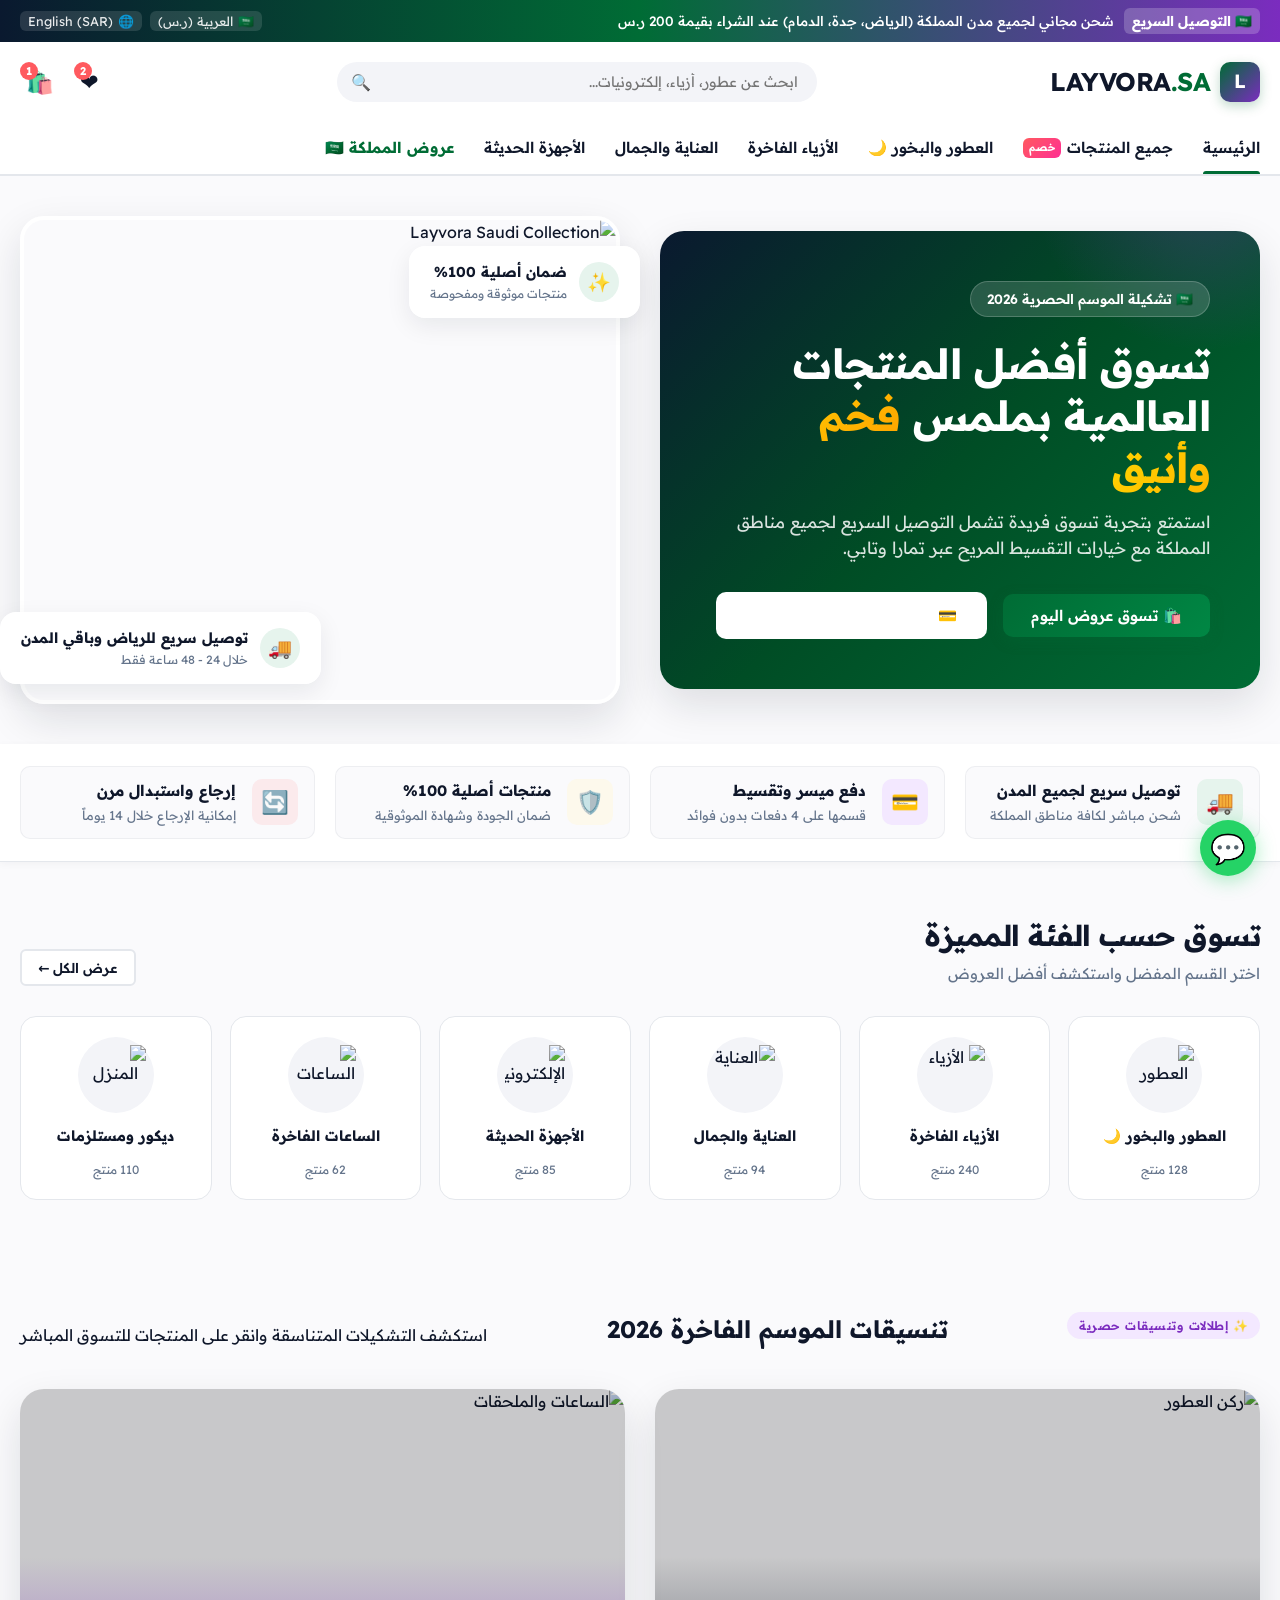
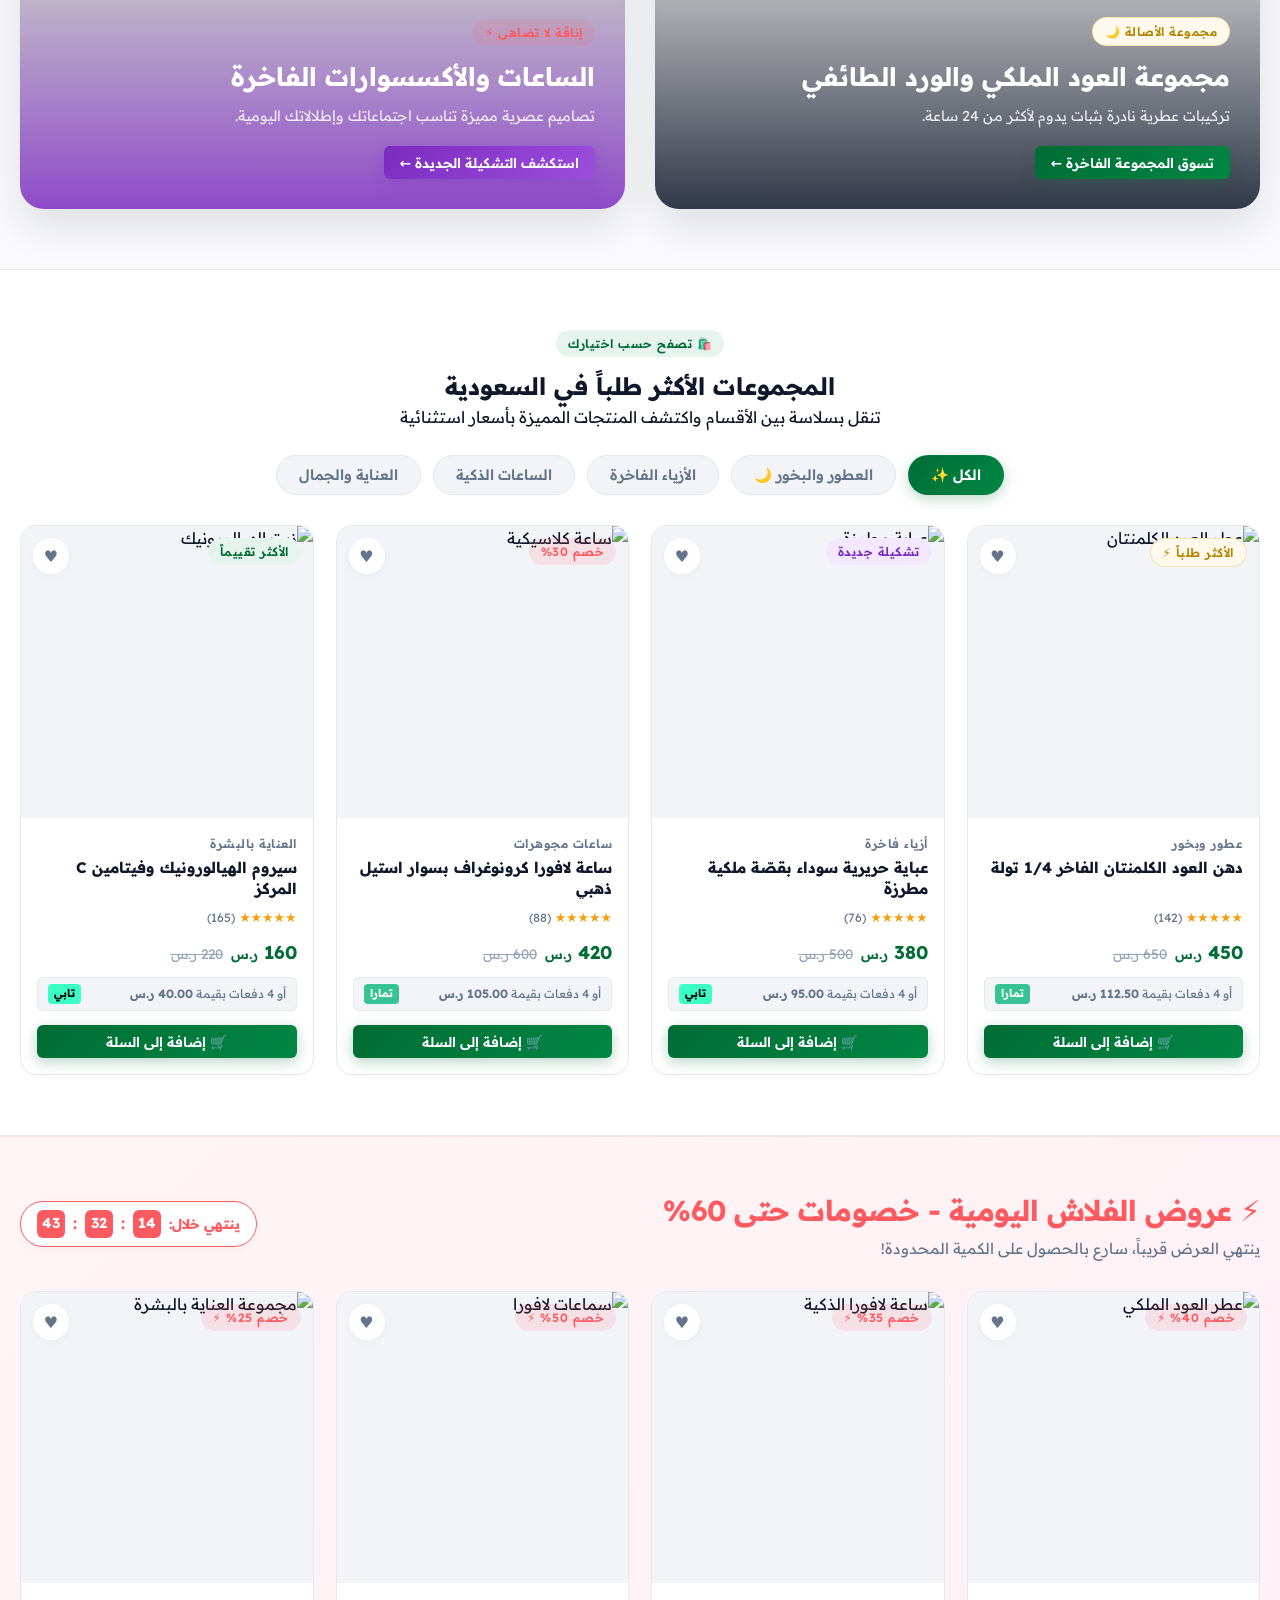
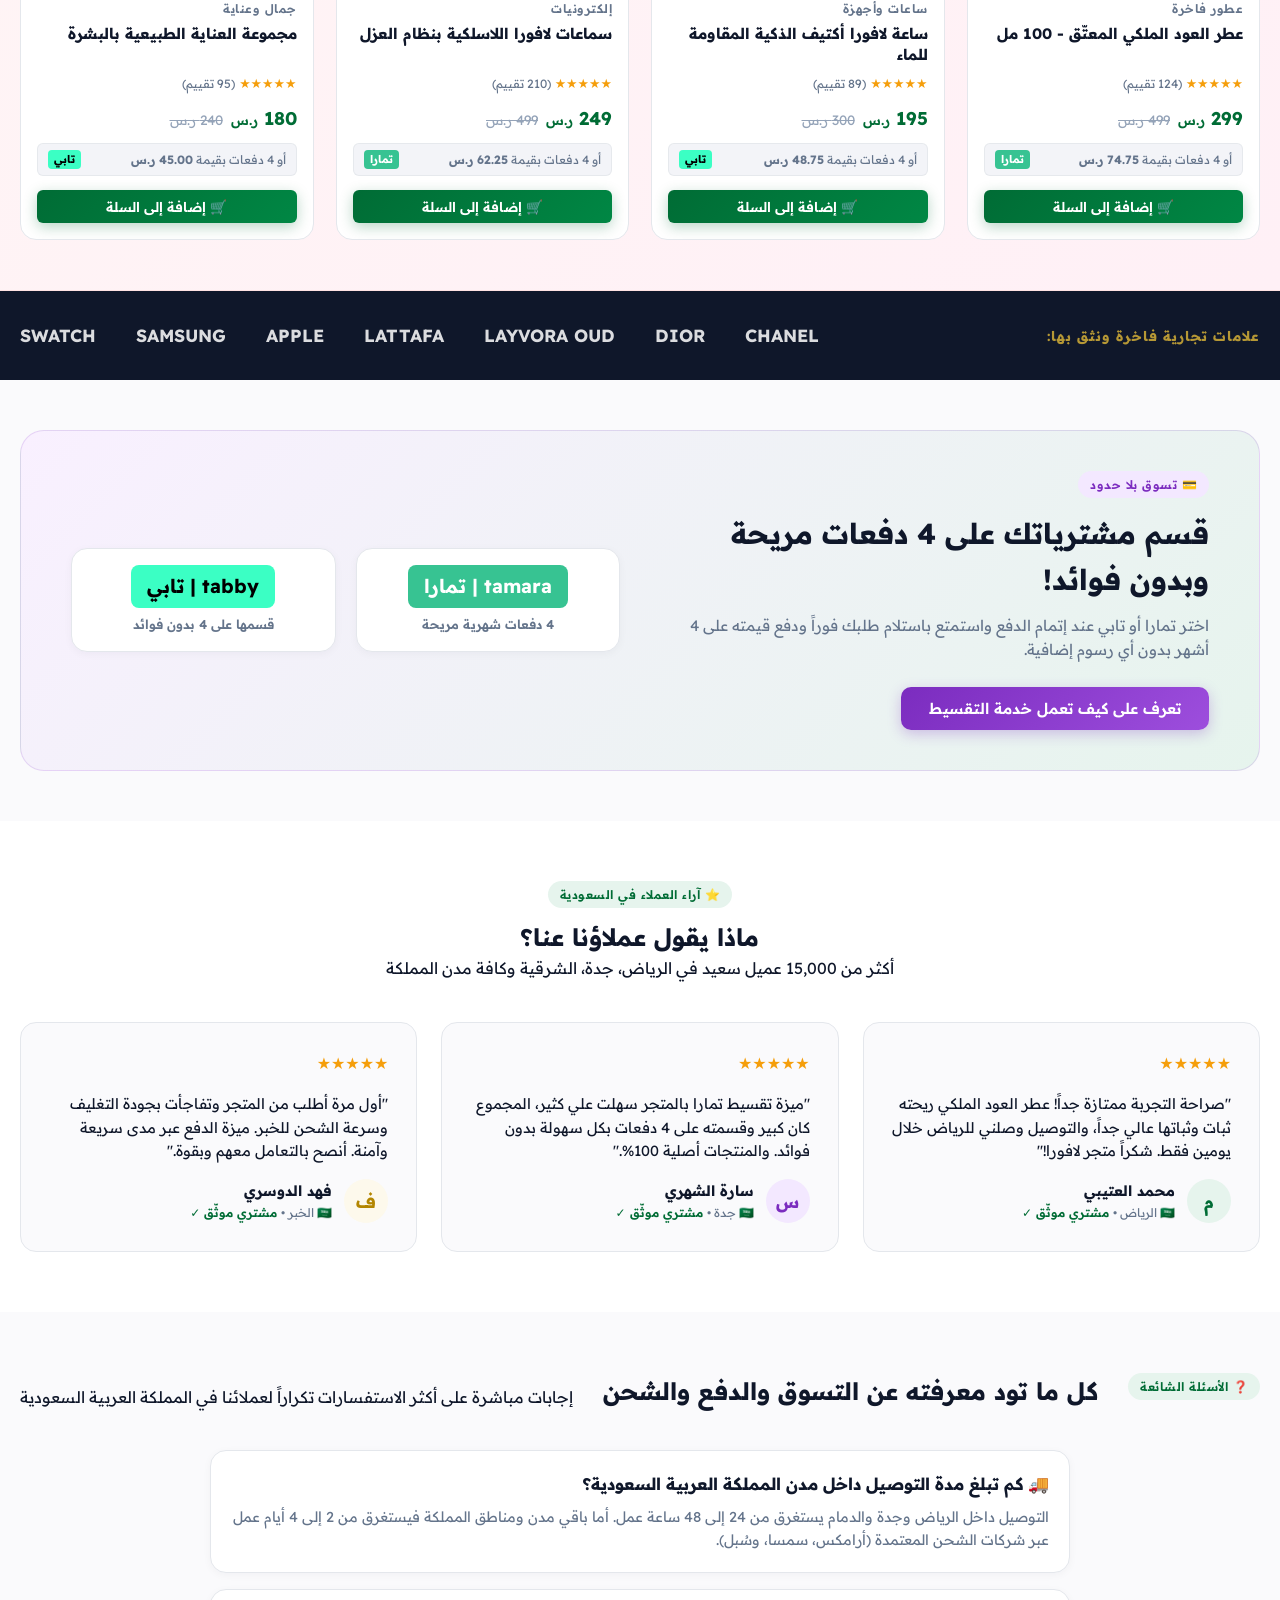
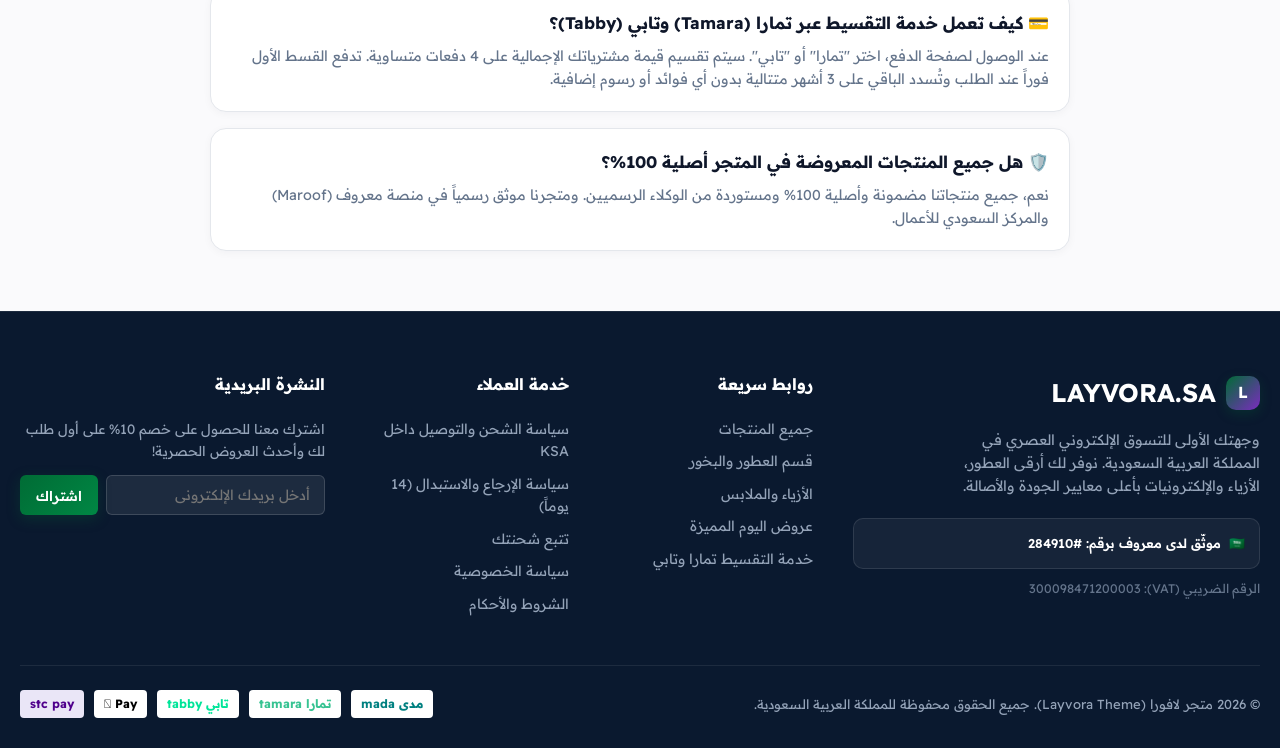
==== commit 75e9c718: "Enhance Home Page with Shoppable Lookbook, Tabbed Collection Switcher, Brand Marquee & KSA FAQ Accor" ====
--- a/index.html
+++ b/index.html
@@ -245,6 +245,182 @@
     </div>
   </section>
 
+  <!-- Shoppable Lookbook Spotlight -->
+  <section class="shoppable-lookbook-section" style="padding: 60px 0;">
+    <div class="container">
+      
+      <div class="section-header" style="text-align: center; margin-bottom: 40px;">
+        <span class="badge badge-accent" style="margin-bottom: 10px;">✨ إطلالات وتنسيقات حصرية</span>
+        <h2>تنسيقات الموسم الفاخرة 2026</h2>
+        <p>استكشف التشكيلات المتناسقة وانقر على المنتجات للتسوق المباشر</p>
+      </div>
+
+      <div class="lookbook-grid" style="display: grid; grid-template-columns: 1fr 1fr; gap: 30px; align-items: center;">
+        <div class="lookbook-card" style="position: relative; border-radius: var(--radius-lg); overflow: hidden; height: 420px; box-shadow: var(--shadow-lg);">
+          <img src="https://images.unsplash.com/photo-1594035910387-fea47794261f?auto=format&fit=crop&w=800&q=80" style="width: 100%; height: 100%; object-fit: cover;" alt="ركن العطور">
+          <div style="position: absolute; inset: 0; background: linear-gradient(to top, rgba(15,23,42,0.85) 0%, rgba(0,0,0,0.2) 60%);"></div>
+          <div style="position: absolute; bottom: 30px; left: 30px; right: 30px; color: var(--color-white);">
+            <span class="badge badge-gold" style="margin-bottom: 10px;">مجموعة الأصالة 🌙</span>
+            <h3 style="font-size: 1.6rem; font-weight: 800; margin-bottom: 8px;">مجموعة العود الملكي والورد الطائفي</h3>
+            <p style="font-size: 0.9rem; color: rgba(255,255,255,0.85); margin-bottom: 18px;">تركيبات عطرية نادرة بثبات يدوم لأكثر من 24 ساعة.</p>
+            <button class="btn btn-primary btn-sm" onclick="alert('جاري عرض مجموعة العود!')">تسوق المجموعة الفاخرة ←</button>
+          </div>
+        </div>
+
+        <div class="lookbook-card" style="position: relative; border-radius: var(--radius-lg); overflow: hidden; height: 420px; box-shadow: var(--shadow-lg);">
+          <img src="https://images.unsplash.com/photo-1524805444758-089113d48a6d?auto=format&fit=crop&w=800&q=80" style="width: 100%; height: 100%; object-fit: cover;" alt="الساعات والملحقات">
+          <div style="position: absolute; inset: 0; background: linear-gradient(to top, rgba(123,44,191,0.85) 0%, rgba(0,0,0,0.2) 60%);"></div>
+          <div style="position: absolute; bottom: 30px; left: 30px; right: 30px; color: var(--color-white);">
+            <span class="badge badge-coral" style="margin-bottom: 10px;">إناقة لا تضاهى ⚡</span>
+            <h3 style="font-size: 1.6rem; font-weight: 800; margin-bottom: 8px;">الساعات والأكسسوارات الفاخرة</h3>
+            <p style="font-size: 0.9rem; color: rgba(255,255,255,0.85); margin-bottom: 18px;">تصاميم عصرية مميزة تناسب اجتماعاتك وإطلالاتك اليومية.</p>
+            <button class="btn btn-accent btn-sm" onclick="alert('جاري عرض تشكيلة الساعات!')">استكشف التشكيلة الجديدة ←</button>
+          </div>
+        </div>
+      </div>
+
+    </div>
+  </section>
+
+  <!-- Interactive Tabbed Collection Switcher -->
+  <section class="tabbed-collection-section" style="padding: 60px 0; background: var(--color-bg-surface); border-top: 1px solid var(--color-border); border-bottom: 1px solid var(--color-border);">
+    <div class="container">
+      
+      <div class="section-header" style="flex-direction: column; align-items: center; text-align: center; margin-bottom: 30px;">
+        <span class="badge badge-primary" style="margin-bottom: 10px;">🛍️ تصفح حسب اختيارك</span>
+        <h2 data-ar="المجموعات الأكثر طلباً في السعودية" data-en="Most Popular Collections in KSA">المجموعات الأكثر طلباً في السعودية</h2>
+        <p data-ar="تنقل بسلاسة بين الأقسام واكتشف المنتجات المميزة بأسعار استثنائية" data-en="Switch easily between categories">تنقل بسلاسة بين الأقسام واكتشف المنتجات المميزة بأسعار استثنائية</p>
+
+        <!-- Category Filter Pills -->
+        <div class="category-tabs" style="display: flex; align-items: center; gap: 12px; margin-top: 24px; flex-wrap: wrap; justify-content: center;">
+          <button class="tab-pill active" data-category="all">الكل ✨</button>
+          <button class="tab-pill" data-category="perfumes">العطور والبخور 🌙</button>
+          <button class="tab-pill" data-category="fashion">الأزياء الفاخرة</button>
+          <button class="tab-pill" data-category="watches">الساعات الذكية</button>
+          <button class="tab-pill" data-category="beauty">العناية والجمال</button>
+        </div>
+      </div>
+
+      <!-- Filterable Product Grid -->
+      <div class="products-grid tabbed-products-grid">
+        
+        <!-- Product 1: Perfumes -->
+        <div class="product-card" data-cat="perfumes">
+          <div class="product-badge-stack">
+            <span class="badge badge-gold">الأكثر طلباً ⚡</span>
+          </div>
+          <button class="wishlist-btn">♥</button>
+          <div class="product-media">
+            <img src="https://images.unsplash.com/photo-1594035910387-fea47794261f?auto=format&fit=crop&w=400&q=80" class="product-image" alt="عطر العود الكلمنتان">
+            <div class="product-quick-actions">
+              <button class="quick-view-btn" data-id="301" data-title="دهن العود الكلمنتان الفاخر 1/4 تولة" data-price="450" data-orig-price="650" data-image="https://images.unsplash.com/photo-1594035910387-fea47794261f?auto=format&fit=crop&w=400&q=80" data-category="عطور" data-desc="عود طبيعي 100% معتق لأكثر من 5 سنوات برائحة بخورية مميزة وفوّاحة.">👁️ نظرة سريعة</button>
+            </div>
+          </div>
+          <div class="product-details">
+            <span class="product-category">عطور وبخور</span>
+            <h3 class="product-title">دهن العود الكلمنتان الفاخر 1/4 تولة</h3>
+            <div class="product-rating">★★★★★ <span class="rating-count">(142)</span></div>
+            <div class="product-price-row">
+              <span class="price-current">450 <span class="price-currency">ر.س</span></span>
+              <span class="price-original">650 ر.س</span>
+            </div>
+            <div class="bnpl-badge-wrap">
+              <span>أو 4 دفعات بقيمة <strong>112.50 ر.س</strong></span>
+              <span class="tamara-tag">تمارا</span>
+            </div>
+            <button class="btn btn-primary btn-sm add-to-cart-btn" data-id="301" data-title="دهن العود الكلمنتان الفاخر" data-price="450" data-image="https://images.unsplash.com/photo-1594035910387-fea47794261f?auto=format&fit=crop&w=400&q=80">🛒 إضافة إلى السلة</button>
+          </div>
+        </div>
+
+        <!-- Product 2: Fashion -->
+        <div class="product-card" data-cat="fashion">
+          <div class="product-badge-stack">
+            <span class="badge badge-accent">تشكيلة جديدة</span>
+          </div>
+          <button class="wishlist-btn">♥</button>
+          <div class="product-media">
+            <img src="https://images.unsplash.com/photo-1490481651871-ab68de25d43d?auto=format&fit=crop&w=400&q=80" class="product-image" alt="عباية مطرزة">
+            <div class="product-quick-actions">
+              <button class="quick-view-btn" data-id="302" data-title="عباية حريرية سوداء بقصّة ملكية مطرزة" data-price="380" data-orig-price="500" data-image="https://images.unsplash.com/photo-1490481651871-ab68de25d43d?auto=format&fit=crop&w=400&q=80" data-category="أزياء" data-desc="تصميم سعودي عصري وقماش حرير أسود فاخر مع طرحة مجانية مطابقة.">👁️ نظرة سريعة</button>
+            </div>
+          </div>
+          <div class="product-details">
+            <span class="product-category">أزياء فاخرة</span>
+            <h3 class="product-title">عباية حريرية سوداء بقصّة ملكية مطرزة</h3>
+            <div class="product-rating">★★★★★ <span class="rating-count">(76)</span></div>
+            <div class="product-price-row">
+              <span class="price-current">380 <span class="price-currency">ر.س</span></span>
+              <span class="price-original">500 ر.س</span>
+            </div>
+            <div class="bnpl-badge-wrap">
+              <span>أو 4 دفعات بقيمة <strong>95.00 ر.س</strong></span>
+              <span class="tabby-tag">تابي</span>
+            </div>
+            <button class="btn btn-primary btn-sm add-to-cart-btn" data-id="302" data-title="عباية حريرية سوداء" data-price="380" data-image="https://images.unsplash.com/photo-1490481651871-ab68de25d43d?auto=format&fit=crop&w=400&q=80">🛒 إضافة إلى السلة</button>
+          </div>
+        </div>
+
+        <!-- Product 3: Watches -->
+        <div class="product-card" data-cat="watches">
+          <div class="product-badge-stack">
+            <span class="badge badge-coral">خصم 30%</span>
+          </div>
+          <button class="wishlist-btn">♥</button>
+          <div class="product-media">
+            <img src="https://images.unsplash.com/photo-1524805444758-089113d48a6d?auto=format&fit=crop&w=400&q=80" class="product-image" alt="ساعة كلاسيكية">
+            <div class="product-quick-actions">
+              <button class="quick-view-btn" data-id="303" data-title="ساعة لافورا كرونوغراف بسوار استيل ذهبي" data-price="420" data-orig-price="600" data-image="https://images.unsplash.com/photo-1524805444758-089113d48a6d?auto=format&fit=crop&w=400&q=80" data-category="ساعات" data-desc="ساعة رسمية ذات تصميم سويسري فاخر وهيكل مقاوم للماء ومضاد للخدش.">👁️ نظرة سريعة</button>
+            </div>
+          </div>
+          <div class="product-details">
+            <span class="product-category">ساعات مجوهرات</span>
+            <h3 class="product-title">ساعة لافورا كرونوغراف بسوار استيل ذهبي</h3>
+            <div class="product-rating">★★★★★ <span class="rating-count">(88)</span></div>
+            <div class="product-price-row">
+              <span class="price-current">420 <span class="price-currency">ر.س</span></span>
+              <span class="price-original">600 ر.س</span>
+            </div>
+            <div class="bnpl-badge-wrap">
+              <span>أو 4 دفعات بقيمة <strong>105.00 ر.س</strong></span>
+              <span class="tamara-tag">تمارا</span>
+            </div>
+            <button class="btn btn-primary btn-sm add-to-cart-btn" data-id="303" data-title="ساعة لافورا كرونوغراف" data-price="420" data-image="https://images.unsplash.com/photo-1524805444758-089113d48a6d?auto=format&fit=crop&w=400&q=80">🛒 إضافة إلى السلة</button>
+          </div>
+        </div>
+
+        <!-- Product 4: Beauty -->
+        <div class="product-card" data-cat="beauty">
+          <div class="product-badge-stack">
+            <span class="badge badge-primary">الأكثر تقييماً</span>
+          </div>
+          <button class="wishlist-btn">♥</button>
+          <div class="product-media">
+            <img src="https://images.unsplash.com/photo-1522337360788-8b13dee7a37e?auto=format&fit=crop&w=400&q=80" class="product-image" alt="زيت الهيالورونيك">
+            <div class="product-quick-actions">
+              <button class="quick-view-btn" data-id="304" data-title="سيروم الهيالورونيك وفيتامين C المركز" data-price="160" data-orig-price="220" data-image="https://images.unsplash.com/photo-1522337360788-8b13dee7a37e?auto=format&fit=crop&w=400&q=80" data-category="عناية" data-desc="مغذي ومجدد للبشرة يقلل من التجاعيد ويمنح نضارة فائقة من الاستخدام الأول.">👁️ نظرة سريعة</button>
+            </div>
+          </div>
+          <div class="product-details">
+            <span class="product-category">العناية بالبشرة</span>
+            <h3 class="product-title">سيروم الهيالورونيك وفيتامين C المركز</h3>
+            <div class="product-rating">★★★★★ <span class="rating-count">(165)</span></div>
+            <div class="product-price-row">
+              <span class="price-current">160 <span class="price-currency">ر.س</span></span>
+              <span class="price-original">220 ر.س</span>
+            </div>
+            <div class="bnpl-badge-wrap">
+              <span>أو 4 دفعات بقيمة <strong>40.00 ر.س</strong></span>
+              <span class="tabby-tag">تابي</span>
+            </div>
+            <button class="btn btn-primary btn-sm add-to-cart-btn" data-id="304" data-title="سيروم الهيالورونيك" data-price="160" data-image="https://images.unsplash.com/photo-1522337360788-8b13dee7a37e?auto=format&fit=crop&w=400&q=80">🛒 إضافة إلى السلة</button>
+          </div>
+        </div>
+
+      </div>
+
+    </div>
+  </section>
+
   <!-- Flash Deals Section -->
   <section class="flash-deals-section" id="flash-deals">
     <div class="container">
@@ -383,6 +559,24 @@
 
       </div>
 
+    </div>
+  </section>
+
+  <!-- Brand Ticker Marquee -->
+  <section class="brand-marquee-section" style="padding: 30px 0; background: #0F172A; color: var(--color-white); overflow: hidden;">
+    <div class="container">
+      <div style="display: flex; align-items: center; justify-content: space-between; gap: 40px; opacity: 0.85; flex-wrap: wrap;">
+        <span style="font-weight: 700; font-size: 0.85rem; letter-spacing: 1px; color: var(--color-gold);">علامات تجارية فاخرة ونثق بها:</span>
+        <div style="display: flex; align-items: center; gap: 40px; font-weight: 800; font-size: 1.1rem; flex-wrap: wrap;">
+          <span>CHANEL</span>
+          <span>DIOR</span>
+          <span>LAYVORA OUD</span>
+          <span>LATTAFA</span>
+          <span>APPLE</span>
+          <span>SAMSUNG</span>
+          <span>SWATCH</span>
+        </div>
+      </div>
     </div>
   </section>
 
@@ -487,6 +681,48 @@
     </div>
   </section>
 
+  <!-- KSA FAQ Accordion -->
+  <section class="faq-accordion-section" style="padding: 60px 0;">
+    <div class="container">
+      
+      <div class="section-header" style="text-align: center; margin-bottom: 40px;">
+        <span class="badge badge-primary" style="margin-bottom: 10px;">❓ الأسئلة الشائعة</span>
+        <h2>كل ما تود معرفته عن التسوق والدفع والشحن</h2>
+        <p>إجابات مباشرة على أكثر الاستفسارات تكراراً لعملائنا في المملكة العربية السعودية</p>
+      </div>
+
+      <div class="faq-grid" style="max-width: 860px; margin: 0 auto; display: flex; flex-direction: column; gap: 16px;">
+        <div class="faq-item" style="background: var(--color-bg-surface); border: 1px solid var(--color-border); border-radius: var(--radius-md); padding: 20px; box-shadow: var(--shadow-sm);">
+          <h4 style="font-size: 1.05rem; font-weight: 700; color: var(--color-text-main); margin-bottom: 8px;">
+            🚚 كم تبلغ مدة التوصيل داخل مدن المملكة العربية السعودية؟
+          </h4>
+          <p style="font-size: 0.9rem; color: var(--color-text-muted); line-height: 1.6;">
+            التوصيل داخل الرياض وجدة والدمام يستغرق من 24 إلى 48 ساعة عمل. أما باقي مدن ومناطق المملكة فيستغرق من 2 إلى 4 أيام عمل عبر شركات الشحن المعتمدة (أرامكس، سمسا، وسُبل).
+          </p>
+        </div>
+
+        <div class="faq-item" style="background: var(--color-bg-surface); border: 1px solid var(--color-border); border-radius: var(--radius-md); padding: 20px; box-shadow: var(--shadow-sm);">
+          <h4 style="font-size: 1.05rem; font-weight: 700; color: var(--color-text-main); margin-bottom: 8px;">
+            💳 كيف تعمل خدمة التقسيط عبر تمارا (Tamara) وتابي (Tabby)؟
+          </h4>
+          <p style="font-size: 0.9rem; color: var(--color-text-muted); line-height: 1.6;">
+            عند الوصول لصفحة الدفع، اختر "تمارا" أو "تابي". سيتم تقسيم قيمة مشترياتك الإجمالية على 4 دفعات متساوية. تدفع القسط الأول فوراً عند الطلب وتُسدد الباقي على 3 أشهر متتالية بدون أي فوائد أو رسوم إضافية.
+          </p>
+        </div>
+
+        <div class="faq-item" style="background: var(--color-bg-surface); border: 1px solid var(--color-border); border-radius: var(--radius-md); padding: 20px; box-shadow: var(--shadow-sm);">
+          <h4 style="font-size: 1.05rem; font-weight: 700; color: var(--color-text-main); margin-bottom: 8px;">
+            🛡️ هل جميع المنتجات المعروضة في المتجر أصلية 100%؟
+          </h4>
+          <p style="font-size: 0.9rem; color: var(--color-text-muted); line-height: 1.6;">
+            نعم، جميع منتجاتنا مضمونة وأصلية 100% ومستوردة من الوكلاء الرسميين. ومتجرنا موثق رسمياً في منصة معروف (Maroof) والمركز السعودي للأعمال.
+          </p>
+        </div>
+      </div>
+
+    </div>
+  </section>
+
   <!-- Footer -->
   <footer class="footer">
     <div class="container">
--- a/assets/theme.css
+++ b/assets/theme.css
@@ -1610,32 +1610,42 @@
 [dir="rtl"] .close-modal-btn { left: 16px; }
 [dir="ltr"] .close-modal-btn { right: 16px; }
 
-/* Responsive Layout */
-@media (max-width: 1024px) {
-  .hero-grid, .bnpl-banner, .modal-content {
-    grid-template-columns: 1fr;
-  }
-  .products-grid {
-    grid-template-columns: repeat(3, 1fr);
-  }
-  .categories-grid {
-    grid-template-columns: repeat(3, 1fr);
-  }
-  .trust-grid {
-    grid-template-columns: repeat(2, 1fr);
-  }
-  .footer-top {
-    grid-template-columns: 1fr 1fr;
-  }
-}
-
-@media (max-width: 768px) {
-  .announcement-meta { display: none; }
-  .header-inner { height: 68px; }
-  .products-grid { grid-template-columns: repeat(2, 1fr); gap: 14px; }
-  .categories-grid { grid-template-columns: repeat(2, 1fr); }
-  .testimonials-grid { grid-template-columns: 1fr; }
-  .footer-top { grid-template-columns: 1fr; }
-  .footer-bottom { flex-direction: column; text-align: center; }
-  .search-form { display: none; } /* Mobile toggle search can be triggered */
-}
+/* Tabbed Category Filter Pills */
+.category-tabs {
+  display: flex;
+  gap: 10px;
+  flex-wrap: wrap;
+}
+
+.tab-pill {
+  padding: 10px 22px;
+  border-radius: var(--radius-full);
+  background: var(--color-bg-secondary);
+  color: var(--color-text-muted);
+  font-weight: 600;
+  font-size: 0.9rem;
+  border: 1px solid var(--color-border);
+  transition: all var(--transition-normal);
+  cursor: pointer;
+}
+
+.tab-pill:hover {
+  border-color: var(--color-primary);
+  color: var(--color-primary);
+}
+
+.tab-pill.active {
+  background: linear-gradient(135deg, var(--color-primary) 0%, #008744 100%);
+  color: var(--color-white);
+  border-color: transparent;
+  box-shadow: 0 4px 14px rgba(0, 108, 53, 0.25);
+}
+
+.lookbook-card {
+  transition: transform var(--transition-normal);
+}
+
+.lookbook-card:hover {
+  transform: translateY(-6px);
+}
+
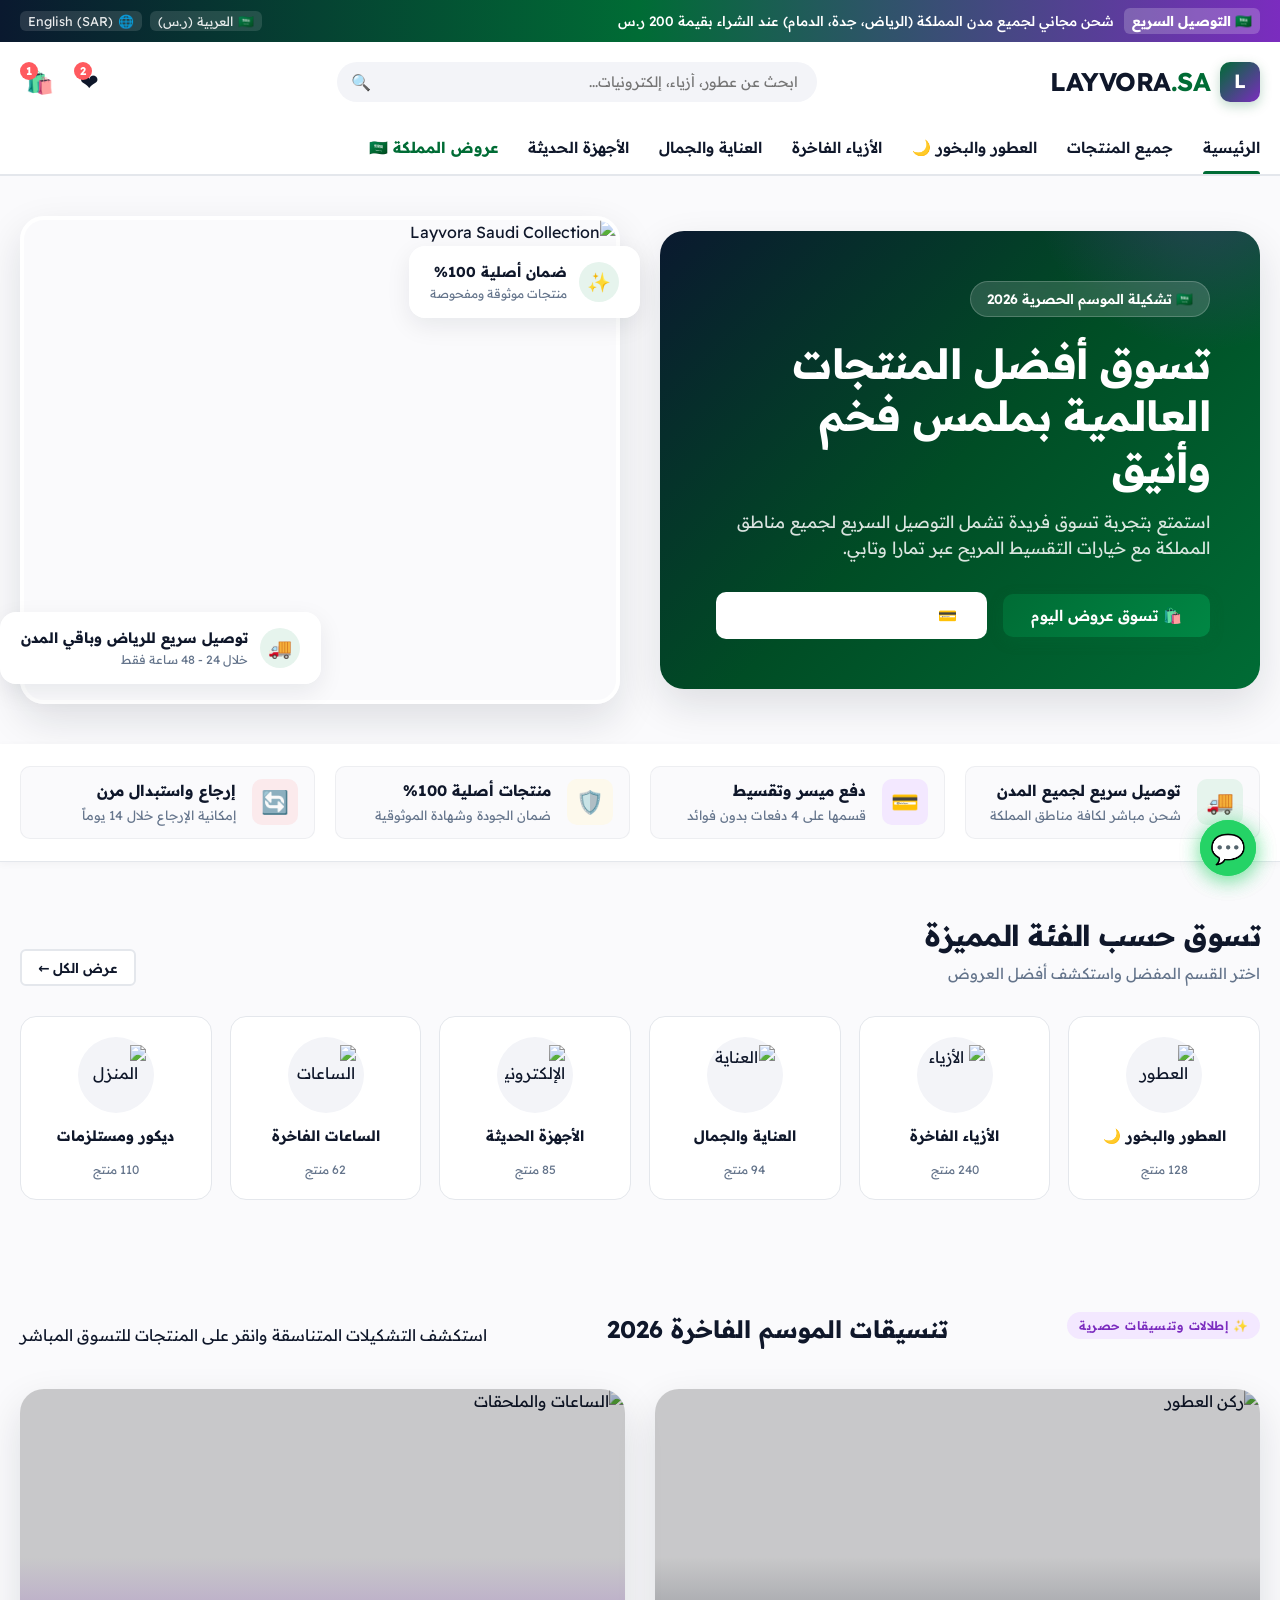
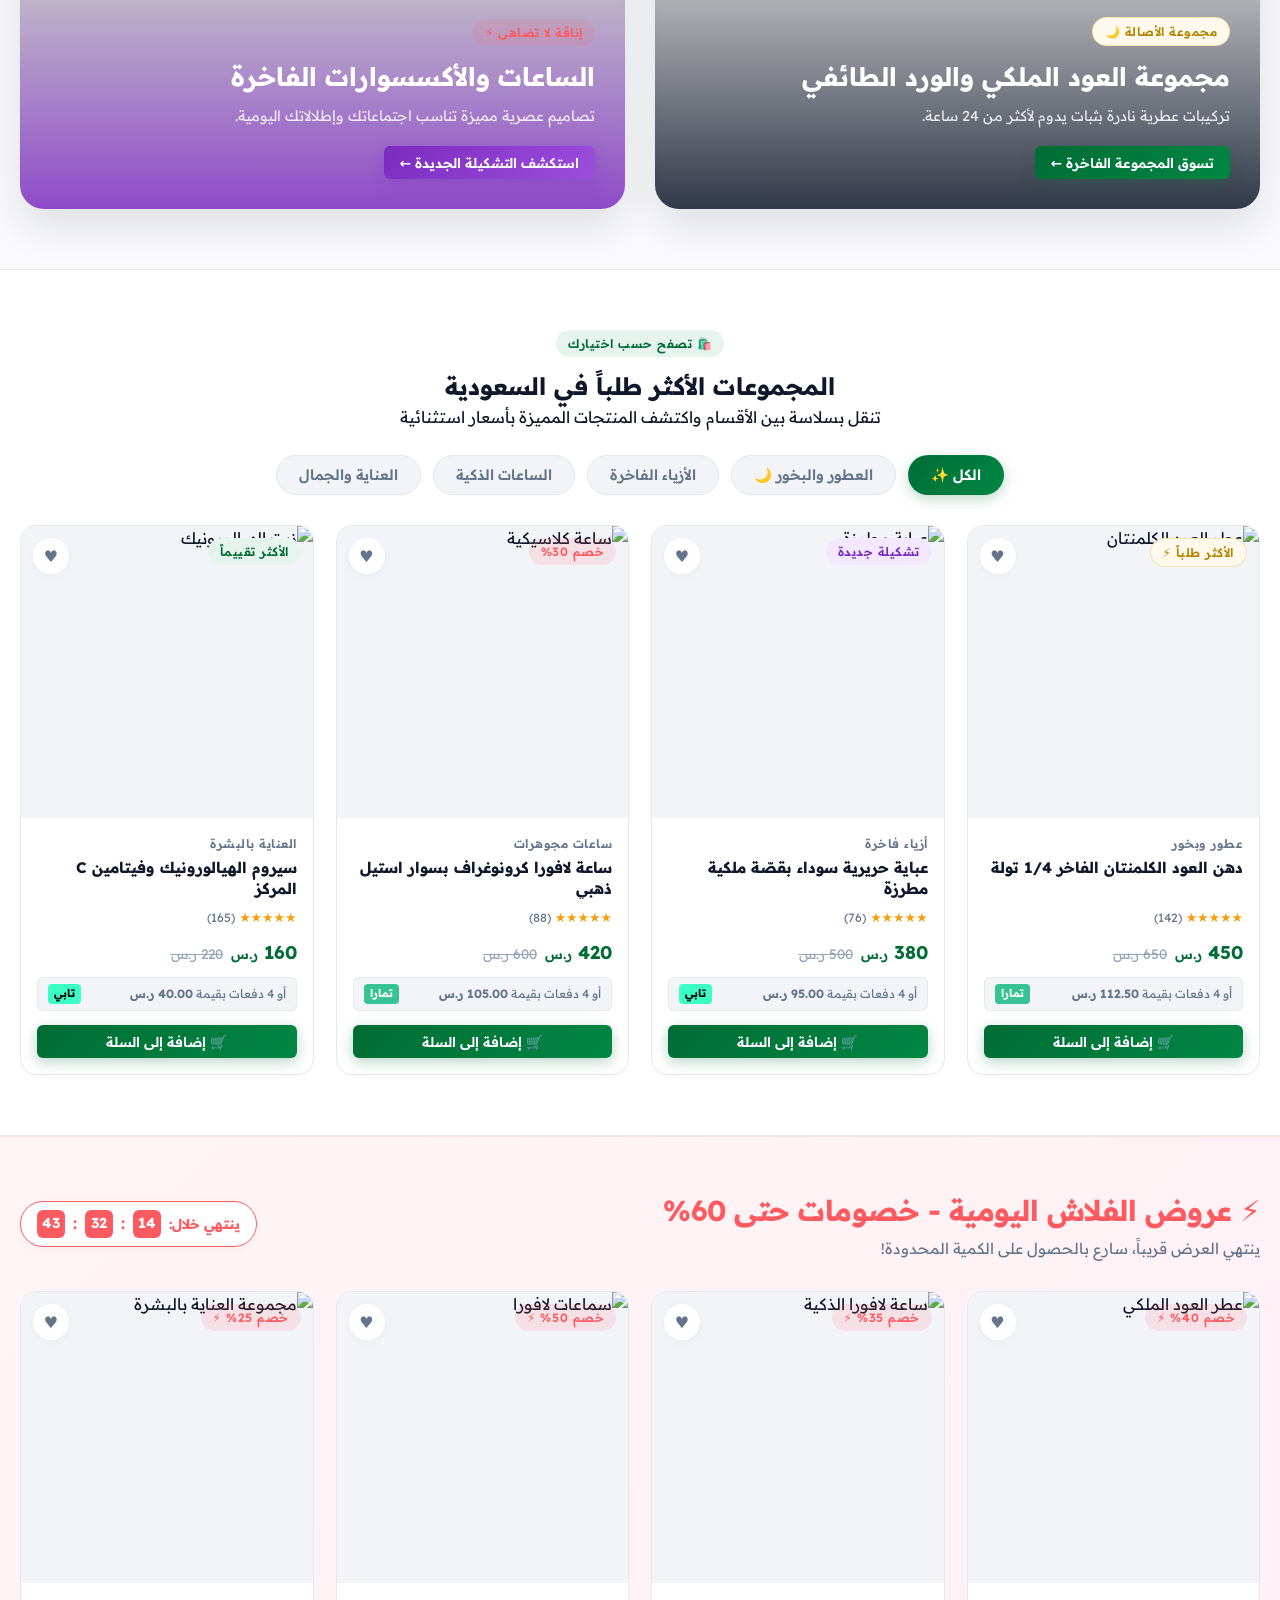
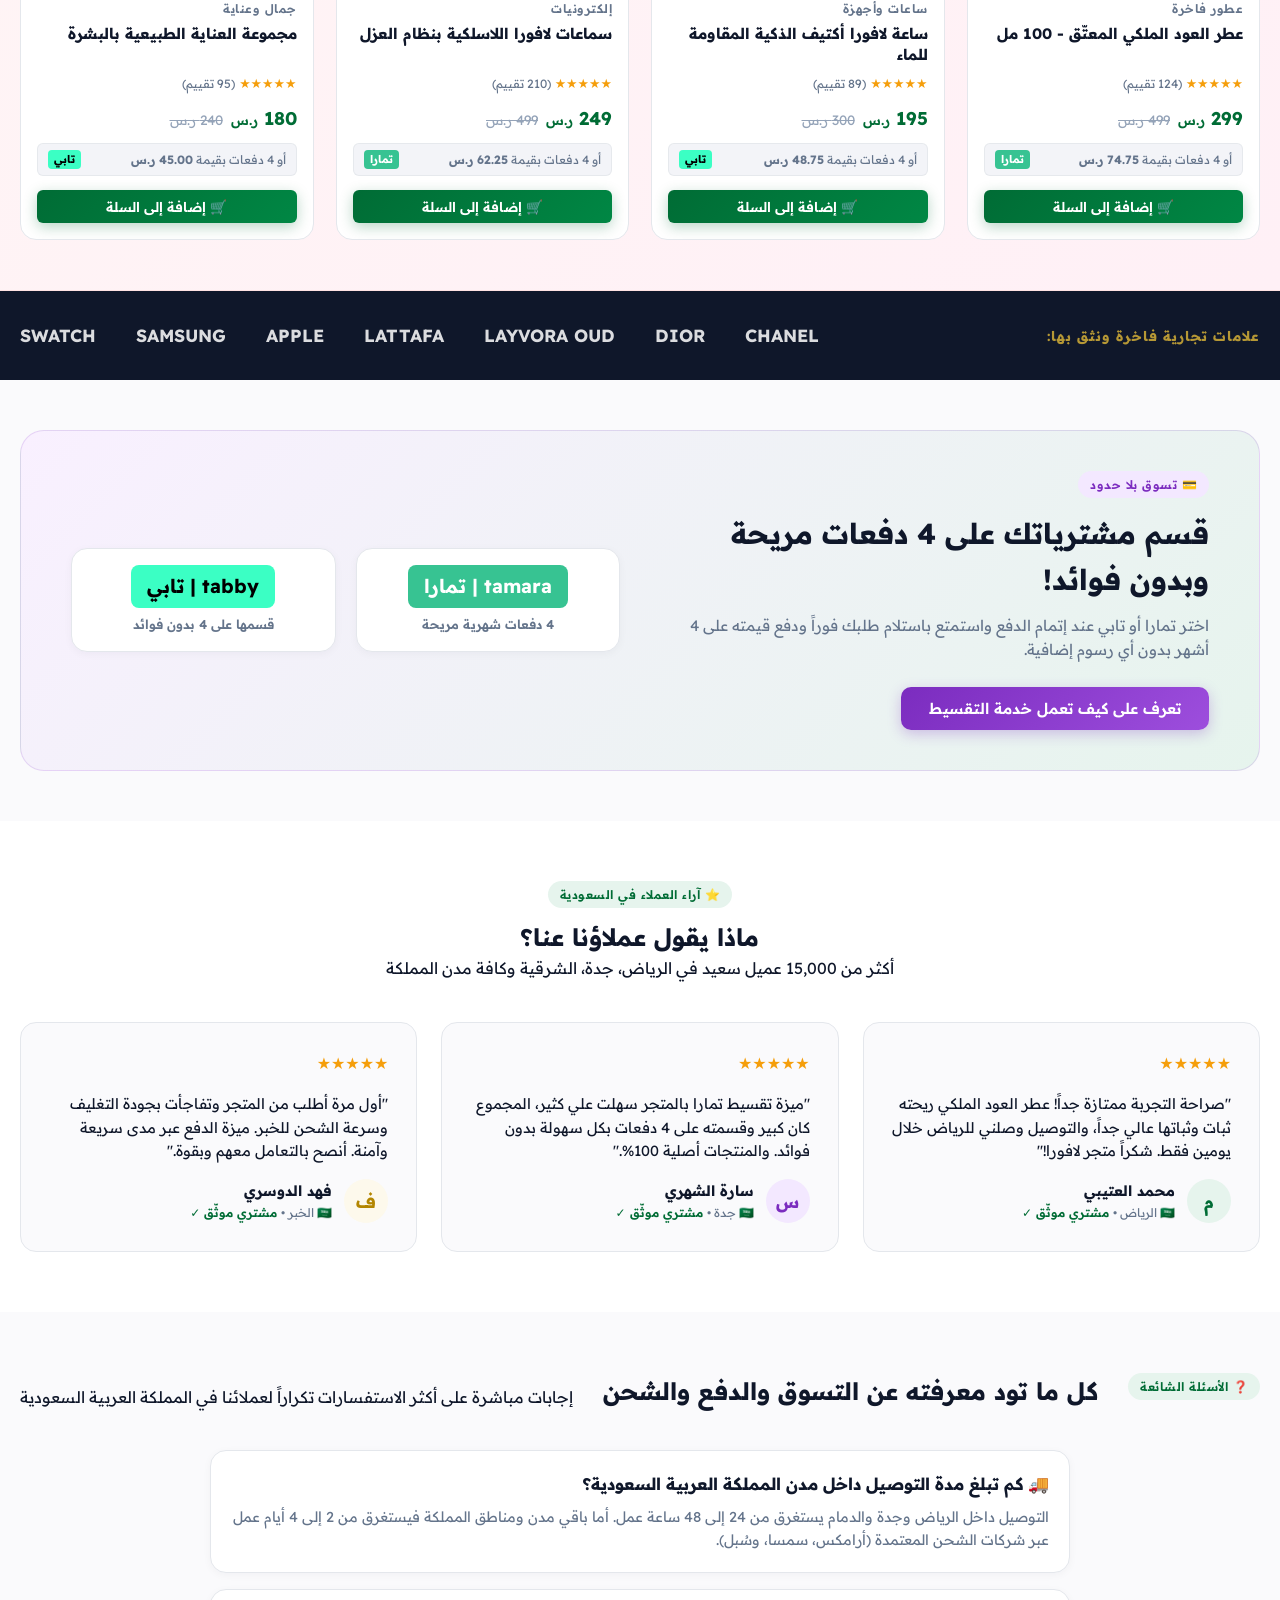
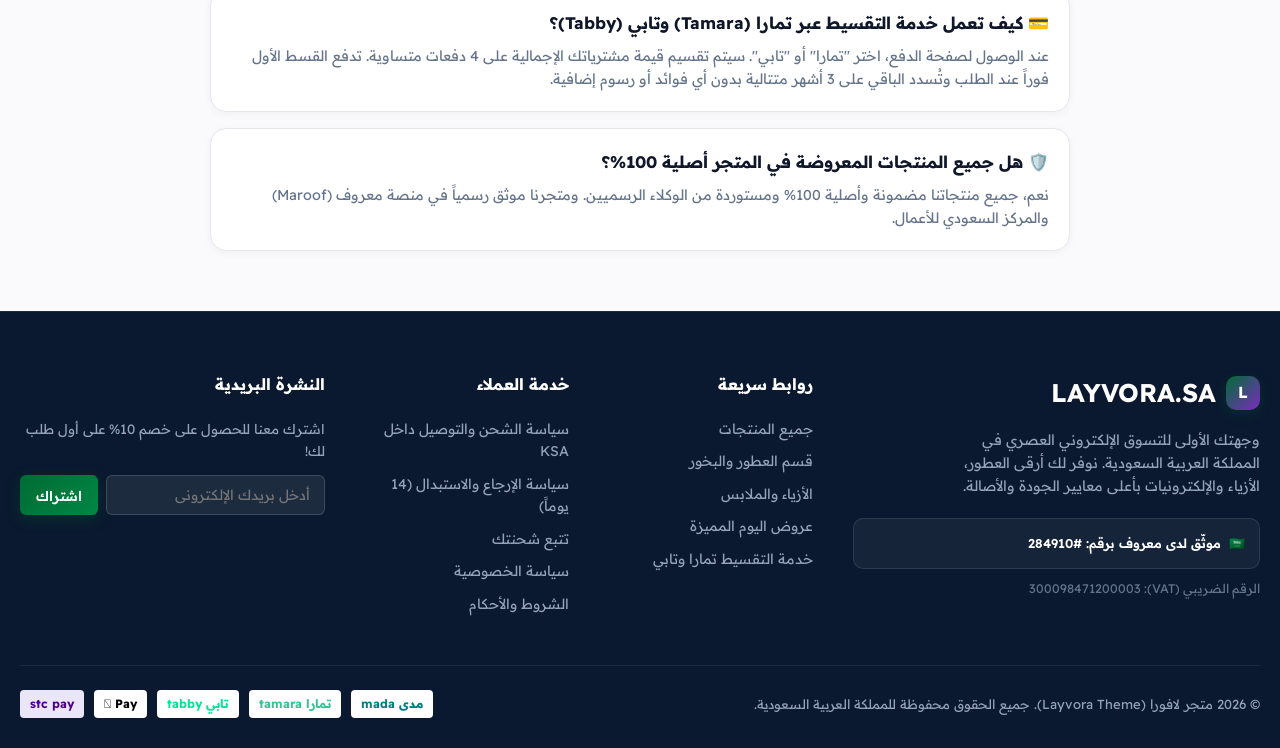
==== commit 0bcebcc9: "feat: 4-step checkout popup, fixed language toggle, cart wired to checkout, spinner CSS" ====
--- a/index.html
+++ b/index.html
@@ -828,8 +828,9 @@
           * السعر شامل ضريبة القيمة المضافة 15% وتكلفة الشحن تحسب عند إتمام الطلب.
         </p>
 
+
         <div style="display:flex; flex-direction:column; gap:10px;">
-          <button class="btn btn-primary" style="width:100%;" onclick="alert('جاري الانتقال لصفحة إتمام الدفع بالريال السعودي!')">
+          <button class="btn btn-primary" style="width:100%;" onclick="LayvoraTheme.closeCartDrawer(); LayvoraCheckout.open();">
             🔒 إتمام الطلب الآن (دفع آمن)
           </button>
           <div style="display:flex; justify-content:center; gap:8px; margin-top:6px;">
@@ -858,7 +859,358 @@
     💬
   </a>
 
+  <!-- ══════════════════════════════════════════════════════════════════════ -->
+  <!-- CHECKOUT POPUP MODAL                                                   -->
+  <!-- ══════════════════════════════════════════════════════════════════════ -->
+  <div class="checkout-overlay" id="checkoutOverlay">
+    <div class="checkout-modal" id="checkoutModal">
+
+      <!-- Modal Header -->
+      <div class="checkout-header">
+        <div class="checkout-logo">
+          <div class="site-logo-icon" style="width:32px;height:32px;font-size:1rem;">L</div>
+          <span style="font-weight:800; font-size:1.1rem;">LAYVORA<span style="color:var(--color-gold);">.SA</span></span>
+        </div>
+        <div class="checkout-secure-badge">🔒 <span data-ar="دفع آمن 100%" data-en="100% Secure">دفع آمن 100%</span></div>
+        <button class="checkout-close-btn" id="checkoutCloseBtn" aria-label="إغلاق">✕</button>
+      </div>
+
+      <!-- Step Progress Bar -->
+      <div class="checkout-progress">
+        <div class="checkout-step-item active" id="step-indicator-1">
+          <div class="step-dot">1</div>
+          <span data-ar="مراجعة الطلب" data-en="Order Review">مراجعة الطلب</span>
+        </div>
+        <div class="checkout-step-line"></div>
+        <div class="checkout-step-item" id="step-indicator-2">
+          <div class="step-dot">2</div>
+          <span data-ar="بيانات الشحن" data-en="Shipping Info">بيانات الشحن</span>
+        </div>
+        <div class="checkout-step-line"></div>
+        <div class="checkout-step-item" id="step-indicator-3">
+          <div class="step-dot">3</div>
+          <span data-ar="طريقة الدفع" data-en="Payment">طريقة الدفع</span>
+        </div>
+        <div class="checkout-step-line"></div>
+        <div class="checkout-step-item" id="step-indicator-4">
+          <div class="step-dot">✓</div>
+          <span data-ar="تأكيد الطلب" data-en="Confirmed">تأكيد الطلب</span>
+        </div>
+      </div>
+
+      <!-- ── STEP 1 : Order Review ── -->
+      <div class="checkout-step" id="checkout-step-1">
+        <h2 class="checkout-section-title" data-ar="🛍️ مراجعة طلبك" data-en="🛍️ Your Order">🛍️ مراجعة طلبك</h2>
+
+        <div class="checkout-items-list" id="checkoutItemsList">
+          <!-- Injected by JS -->
+        </div>
+
+        <div class="checkout-totals">
+          <div class="totals-row">
+            <span data-ar="المجموع الفرعي" data-en="Subtotal">المجموع الفرعي</span>
+            <span id="co-subtotal">0 ر.س</span>
+          </div>
+          <div class="totals-row">
+            <span data-ar="الشحن داخل المملكة" data-en="KSA Shipping">الشحن داخل المملكة</span>
+            <span id="co-shipping" style="color:var(--color-primary);">مجاني</span>
+          </div>
+          <div class="totals-row">
+            <span data-ar="ضريبة القيمة المضافة 15%" data-en="VAT 15%">ضريبة القيمة المضافة 15%</span>
+            <span id="co-vat">0 ر.س</span>
+          </div>
+          <div class="totals-row totals-grand">
+            <span data-ar="الإجمالي الكلي" data-en="Grand Total">الإجمالي الكلي</span>
+            <span id="co-total" style="color:var(--color-primary); font-size:1.3rem;">0 ر.س</span>
+          </div>
+        </div>
+
+        <!-- Trust badges -->
+        <div class="checkout-trust-row">
+          <span>🔄 <span data-ar="إرجاع مجاني 14 يوم" data-en="14-Day Free Returns">إرجاع مجاني 14 يوم</span></span>
+          <span>🛡️ <span data-ar="ضمان الأصالة" data-en="Authenticity Guaranteed">ضمان الأصالة</span></span>
+          <span>🚚 <span data-ar="توصيل سريع 1-3 أيام" data-en="Fast Delivery 1-3 Days">توصيل سريع 1-3 أيام</span></span>
+        </div>
+
+        <button class="btn btn-primary checkout-next-btn" onclick="LayvoraCheckout.goToStep(2)">
+          <span data-ar="التالي — بيانات الشحن ←" data-en="Next — Shipping Info →">التالي — بيانات الشحن ←</span>
+        </button>
+      </div>
+
+      <!-- ── STEP 2 : Shipping Info ── -->
+      <div class="checkout-step hidden" id="checkout-step-2">
+        <h2 class="checkout-section-title" data-ar="📦 بيانات التوصيل" data-en="📦 Delivery Details">📦 بيانات التوصيل</h2>
+
+        <form class="checkout-form" id="checkoutShippingForm" onsubmit="return false;">
+          <div class="form-row">
+            <div class="form-group">
+              <label data-ar="الاسم الكامل" data-en="Full Name">الاسم الكامل</label>
+              <input type="text" id="co-name" placeholder="محمد عبدالله" required autocomplete="name">
+            </div>
+            <div class="form-group">
+              <label data-ar="رقم الجوال (السعودي)" data-en="Mobile Number (Saudi)">رقم الجوال (السعودي)</label>
+              <div class="phone-input-wrap">
+                <span class="phone-prefix">🇸🇦 +966</span>
+                <input type="tel" id="co-phone" placeholder="5xxxxxxxx" required maxlength="9" pattern="[0-9]{9}" autocomplete="tel">
+              </div>
+            </div>
+          </div>
+
+          <div class="form-group">
+            <label data-ar="البريد الإلكتروني" data-en="Email Address">البريد الإلكتروني</label>
+            <input type="email" id="co-email" placeholder="example@email.com" autocomplete="email">
+          </div>
+
+          <div class="form-row">
+            <div class="form-group">
+              <label data-ar="المدينة" data-en="City">المدينة</label>
+              <select id="co-city" required>
+                <option value="" disabled selected data-ar="اختر المدينة" data-en="Select City">اختر المدينة</option>
+                <option value="riyadh" data-ar="الرياض" data-en="Riyadh">الرياض</option>
+                <option value="jeddah" data-ar="جدة" data-en="Jeddah">جدة</option>
+                <option value="dammam" data-ar="الدمام" data-en="Dammam">الدمام</option>
+                <option value="makkah" data-ar="مكة المكرمة" data-en="Makkah">مكة المكرمة</option>
+                <option value="madinah" data-ar="المدينة المنورة" data-en="Madinah">المدينة المنورة</option>
+                <option value="khobar" data-ar="الخبر" data-en="Al Khobar">الخبر</option>
+                <option value="abha" data-ar="أبها" data-en="Abha">أبها</option>
+                <option value="taif" data-ar="الطائف" data-en="Taif">الطائف</option>
+                <option value="tabuk" data-ar="تبوك" data-en="Tabuk">تبوك</option>
+                <option value="other" data-ar="مدينة أخرى" data-en="Other City">مدينة أخرى</option>
+              </select>
+            </div>
+            <div class="form-group">
+              <label data-ar="الحي / المنطقة" data-en="District / Area">الحي / المنطقة</label>
+              <input type="text" id="co-district" placeholder="حي النزهة" required>
+            </div>
+          </div>
+
+          <div class="form-group">
+            <label data-ar="العنوان التفصيلي" data-en="Detailed Address">العنوان التفصيلي</label>
+            <textarea id="co-address" rows="2" placeholder="شارع الملك فهد، برج الأعمال، الدور 3" required></textarea>
+          </div>
+
+          <div class="form-group">
+            <label data-ar="الرمز البريدي (اختياري)" data-en="Postal Code (Optional)">الرمز البريدي (اختياري)</label>
+            <input type="text" id="co-postal" placeholder="12345" maxlength="5">
+          </div>
+
+          <!-- Delivery speed selector -->
+          <div class="delivery-options">
+            <label class="delivery-option-label" data-ar="سرعة التوصيل" data-en="Delivery Speed">سرعة التوصيل</label>
+            <div class="delivery-option-cards">
+              <label class="delivery-card active" id="delivery-standard">
+                <input type="radio" name="delivery" value="standard" checked>
+                <div class="delivery-card-inner">
+                  <span class="delivery-icon">🚚</span>
+                  <div>
+                    <div class="delivery-name" data-ar="توصيل عادي (1-3 أيام)" data-en="Standard (1-3 Days)">توصيل عادي (1-3 أيام)</div>
+                    <div class="delivery-price" style="color:var(--color-primary);" data-ar="مجاني (فوق 200 ر.س)" data-en="Free (over 200 SAR)">مجاني (فوق 200 ر.س)</div>
+                  </div>
+                </div>
+              </label>
+              <label class="delivery-card" id="delivery-express">
+                <input type="radio" name="delivery" value="express">
+                <div class="delivery-card-inner">
+                  <span class="delivery-icon">⚡</span>
+                  <div>
+                    <div class="delivery-name" data-ar="توصيل سريع (خلال 24 ساعة)" data-en="Express (24 Hours)">توصيل سريع (خلال 24 ساعة)</div>
+                    <div class="delivery-price" data-ar="+25 ر.س" data-en="+25 SAR">+25 ر.س</div>
+                  </div>
+                </div>
+              </label>
+            </div>
+          </div>
+        </form>
+
+        <div class="checkout-btn-row">
+          <button class="btn btn-outline checkout-back-btn" onclick="LayvoraCheckout.goToStep(1)">
+            ← <span data-ar="رجوع" data-en="Back">رجوع</span>
+          </button>
+          <button class="btn btn-primary checkout-next-btn" onclick="LayvoraCheckout.validateShipping()">
+            <span data-ar="التالي — طريقة الدفع ←" data-en="Next — Payment →">التالي — طريقة الدفع ←</span>
+          </button>
+        </div>
+      </div>
+
+      <!-- ── STEP 3 : Payment ── -->
+      <div class="checkout-step hidden" id="checkout-step-3">
+        <h2 class="checkout-section-title" data-ar="💳 طريقة الدفع" data-en="💳 Payment Method">💳 طريقة الدفع</h2>
+
+        <!-- Payment Methods -->
+        <div class="payment-methods-grid" id="paymentMethodsGrid">
+
+          <label class="payment-method-card active" data-method="mada">
+            <input type="radio" name="payment" value="mada" checked>
+            <div class="payment-card-inner">
+              <div class="payment-method-logo mada-logo">مدى</div>
+              <div>
+                <div class="payment-method-name" data-ar="بطاقة مدى" data-en="Mada Card">بطاقة مدى</div>
+                <div class="payment-method-desc" data-ar="البطاقة المصرفية السعودية" data-en="Saudi Debit Card">البطاقة المصرفية السعودية</div>
+              </div>
+            </div>
+          </label>
+
+          <label class="payment-method-card" data-method="apple-pay">
+            <input type="radio" name="payment" value="apple-pay">
+            <div class="payment-card-inner">
+              <div class="payment-method-logo apple-logo"> Pay</div>
+              <div>
+                <div class="payment-method-name" data-ar="Apple Pay" data-en="Apple Pay">Apple Pay</div>
+                <div class="payment-method-desc" data-ar="دفع سريع وآمن" data-en="Fast & Secure Payment">دفع سريع وآمن</div>
+              </div>
+            </div>
+          </label>
+
+          <label class="payment-method-card" data-method="tamara">
+            <input type="radio" name="payment" value="tamara">
+            <div class="payment-card-inner">
+              <div class="payment-method-logo tamara-logo">تمارا</div>
+              <div>
+                <div class="payment-method-name" data-ar="تقسيط تمارا (4 دفعات)" data-en="Tamara (4 Payments)">تقسيط تمارا (4 دفعات)</div>
+                <div class="payment-method-desc tamara-installment" id="tamaraInstallmentText">0 ر.س / كل دفعة · بدون فوائد</div>
+              </div>
+            </div>
+          </label>
+
+          <label class="payment-method-card" data-method="tabby">
+            <input type="radio" name="payment" value="tabby">
+            <div class="payment-card-inner">
+              <div class="payment-method-logo tabby-logo">tabby</div>
+              <div>
+                <div class="payment-method-name" data-ar="تقسيط تابي (4 دفعات)" data-en="Tabby (4 Payments)">تقسيط تابي (4 دفعات)</div>
+                <div class="payment-method-desc tabby-installment" id="tabbyInstallmentText">0 ر.س / كل دفعة · بدون فوائد</div>
+              </div>
+            </div>
+          </label>
+
+          <label class="payment-method-card" data-method="visa">
+            <input type="radio" name="payment" value="visa">
+            <div class="payment-card-inner">
+              <div class="payment-method-logo visa-logo">VISA</div>
+              <div>
+                <div class="payment-method-name" data-ar="بطاقة فيزا / ماستركارد" data-en="Visa / Mastercard">بطاقة فيزا / ماستركارد</div>
+                <div class="payment-method-desc" data-ar="دفع ببطاقتك الائتمانية" data-en="Pay with credit card">دفع ببطاقتك الائتمانية</div>
+              </div>
+            </div>
+          </label>
+
+          <label class="payment-method-card" data-method="cod">
+            <input type="radio" name="payment" value="cod">
+            <div class="payment-card-inner">
+              <div class="payment-method-logo cod-logo">💵</div>
+              <div>
+                <div class="payment-method-name" data-ar="الدفع عند الاستلام" data-en="Cash on Delivery">الدفع عند الاستلام</div>
+                <div class="payment-method-desc" data-ar="ادفع نقداً عند وصول الطلب" data-en="Pay cash when delivered">ادفع نقداً عند وصول الطلب</div>
+              </div>
+            </div>
+          </label>
+        </div>
+
+        <!-- Card number fields (visible when mada or visa selected) -->
+        <div class="card-fields" id="cardFields">
+          <div class="form-group">
+            <label data-ar="رقم البطاقة" data-en="Card Number">رقم البطاقة</label>
+            <input type="text" id="co-card-num" placeholder="•••• •••• •••• ••••" maxlength="19" autocomplete="cc-number">
+          </div>
+          <div class="form-row">
+            <div class="form-group">
+              <label data-ar="تاريخ الانتهاء" data-en="Expiry Date">تاريخ الانتهاء</label>
+              <input type="text" id="co-card-exp" placeholder="MM/YY" maxlength="5" autocomplete="cc-exp">
+            </div>
+            <div class="form-group">
+              <label>CVV / CVC</label>
+              <input type="text" id="co-card-cvv" placeholder="•••" maxlength="4" autocomplete="cc-csc">
+            </div>
+          </div>
+          <div class="form-group">
+            <label data-ar="اسم حامل البطاقة" data-en="Cardholder Name">اسم حامل البطاقة</label>
+            <input type="text" id="co-card-name" placeholder="MOHAMMED ABDULLAH" autocomplete="cc-name">
+          </div>
+        </div>
+
+        <!-- Order Summary mini -->
+        <div class="payment-summary-mini">
+          <div class="totals-row">
+            <span data-ar="الإجمالي المطلوب دفعه" data-en="Amount Due">الإجمالي المطلوب دفعه</span>
+            <span id="co-total-payment" style="color:var(--color-primary); font-weight:800; font-size:1.2rem;">0 ر.س</span>
+          </div>
+          <div style="font-size:0.75rem; color:var(--color-text-muted); margin-top:6px;" data-ar="* شامل ضريبة القيمة المضافة 15%" data-en="* Includes 15% VAT">* شامل ضريبة القيمة المضافة 15%</div>
+        </div>
+
+        <div class="checkout-btn-row">
+          <button class="btn btn-outline checkout-back-btn" onclick="LayvoraCheckout.goToStep(2)">
+            ← <span data-ar="رجوع" data-en="Back">رجوع</span>
+          </button>
+          <button class="btn btn-primary checkout-next-btn" id="placeOrderBtn" onclick="LayvoraCheckout.placeOrder()">
+            🔒 <span data-ar="تأكيد وإتمام الطلب" data-en="Confirm & Place Order">تأكيد وإتمام الطلب</span>
+          </button>
+        </div>
+
+        <!-- Security row -->
+        <div class="checkout-security-row">
+          <span>🔒 SSL</span>
+          <span>🛡️ PCI DSS</span>
+          <span>✅ 3D Secure</span>
+          <span>🇸🇦 SAMA</span>
+        </div>
+      </div>
+
+      <!-- ── STEP 4 : Confirmation ── -->
+      <div class="checkout-step hidden" id="checkout-step-4">
+        <div class="order-success-anim">
+          <div class="success-circle">
+            <svg viewBox="0 0 80 80" fill="none" xmlns="http://www.w3.org/2000/svg">
+              <circle cx="40" cy="40" r="38" stroke="var(--color-primary)" stroke-width="3" class="success-ring"/>
+              <path d="M20 40 L34 54 L60 26" stroke="var(--color-primary)" stroke-width="4" stroke-linecap="round" stroke-linejoin="round" class="success-check"/>
+            </svg>
+          </div>
+        </div>
+
+        <h2 class="checkout-section-title" style="text-align:center; margin-top:16px;" data-ar="🎉 تم تأكيد طلبك بنجاح!" data-en="🎉 Order Placed Successfully!">🎉 تم تأكيد طلبك بنجاح!</h2>
+
+        <div class="order-confirmation-card">
+          <div class="order-number-row">
+            <span data-ar="رقم الطلب" data-en="Order Number">رقم الطلب</span>
+            <span id="orderNumberDisplay" style="font-weight:800; color:var(--color-primary); font-size:1.1rem;">#LV-000000</span>
+          </div>
+          <div class="order-number-row">
+            <span data-ar="طريقة الدفع" data-en="Payment Method">طريقة الدفع</span>
+            <span id="confirmPaymentMethod">—</span>
+          </div>
+          <div class="order-number-row">
+            <span data-ar="المبلغ الإجمالي" data-en="Total Paid">المبلغ الإجمالي</span>
+            <span id="confirmTotalPaid" style="font-weight:800;">—</span>
+          </div>
+          <div class="order-number-row">
+            <span data-ar="التوصيل المتوقع" data-en="Expected Delivery">التوصيل المتوقع</span>
+            <span id="confirmDeliveryDate" style="color:var(--color-primary);">—</span>
+          </div>
+        </div>
+
+        <p class="confirm-message" data-ar="سيتم إرسال تأكيد الطلب عبر الرسائل النصية والبريد الإلكتروني. يمكنك تتبع طلبك من خلال تطبيقنا." data-en="Order confirmation will be sent via SMS and email. You can track your order through our app.">
+          سيتم إرسال تأكيد الطلب عبر الرسائل النصية والبريد الإلكتروني. يمكنك تتبع طلبك من خلال تطبيقنا.
+        </p>
+
+        <div class="confirm-actions">
+          <button class="btn btn-primary" onclick="LayvoraCheckout.close()" style="flex:1;" data-ar="🏠 العودة للمتجر" data-en="🏠 Back to Store">
+            🏠 العودة للمتجر
+          </button>
+          <a href="https://wa.me/966500000000" target="_blank" class="btn btn-outline" style="flex:1; text-align:center;" data-ar="💬 تواصل معنا" data-en="💬 Contact Us">
+            💬 تواصل معنا
+          </a>
+        </div>
+      </div>
+
+    </div><!-- /.checkout-modal -->
+  </div><!-- /.checkout-overlay -->
+
+  <!-- Floating Saudi WhatsApp Button -->
+  <a href="https://wa.me/966500000000" target="_blank" class="whatsapp-float-btn" title="تواصل عبر واتساب">
+    💬
+  </a>
+
   <!-- Theme JavaScript -->
   <script src="assets/theme.js"></script>
+  <script src="assets/checkout.js"></script>
 </body>
 </html>
--- a/assets/theme.css
+++ b/assets/theme.css
@@ -1649,3 +1649,547 @@
   transform: translateY(-6px);
 }
 
+
+/* ============================================================ */
+/* CHECKOUT POPUP SYSTEM                                         */
+/* ============================================================ */
+
+/* Overlay */
+.checkout-overlay {
+  position: fixed;
+  inset: 0;
+  background: rgba(10, 15, 30, 0.72);
+  backdrop-filter: blur(6px);
+  -webkit-backdrop-filter: blur(6px);
+  z-index: 9999;
+  display: flex;
+  align-items: center;
+  justify-content: center;
+  opacity: 0;
+  pointer-events: none;
+  transition: opacity var(--transition-normal);
+  padding: 16px;
+}
+.checkout-overlay.active {
+  opacity: 1;
+  pointer-events: all;
+}
+
+/* Modal */
+.checkout-modal {
+  background: var(--color-bg-surface);
+  border-radius: var(--radius-lg);
+  width: 100%;
+  max-width: 620px;
+  max-height: 92vh;
+  overflow-y: auto;
+  box-shadow: 0 32px 80px rgba(0,0,0,0.3);
+  transform: translateY(32px) scale(0.97);
+  transition: transform var(--transition-bounce), opacity var(--transition-normal);
+  scrollbar-width: thin;
+  scrollbar-color: var(--color-border) transparent;
+}
+.checkout-overlay.active .checkout-modal {
+  transform: translateY(0) scale(1);
+}
+.checkout-modal::-webkit-scrollbar { width: 4px; }
+.checkout-modal::-webkit-scrollbar-track { background: transparent; }
+.checkout-modal::-webkit-scrollbar-thumb { background: var(--color-border); border-radius: 4px; }
+
+/* Modal Header */
+.checkout-header {
+  display: flex;
+  align-items: center;
+  justify-content: space-between;
+  padding: 18px 24px;
+  border-bottom: 1px solid var(--color-border);
+  position: sticky;
+  top: 0;
+  background: var(--color-bg-surface);
+  z-index: 10;
+  border-radius: var(--radius-lg) var(--radius-lg) 0 0;
+}
+.checkout-logo {
+  display: flex;
+  align-items: center;
+  gap: 10px;
+}
+.checkout-secure-badge {
+  font-size: 0.8rem;
+  font-weight: 600;
+  color: var(--color-primary);
+  background: var(--color-primary-light);
+  padding: 4px 12px;
+  border-radius: var(--radius-full);
+}
+.checkout-close-btn {
+  width: 34px;
+  height: 34px;
+  border-radius: var(--radius-full);
+  background: var(--color-bg-secondary);
+  border: none;
+  cursor: pointer;
+  font-size: 1rem;
+  color: var(--color-text-muted);
+  display: flex;
+  align-items: center;
+  justify-content: center;
+  transition: all var(--transition-fast);
+}
+.checkout-close-btn:hover {
+  background: var(--color-coral);
+  color: #fff;
+}
+
+/* Progress Steps */
+.checkout-progress {
+  display: flex;
+  align-items: center;
+  padding: 16px 24px;
+  background: var(--color-bg-secondary);
+  gap: 0;
+}
+.checkout-step-item {
+  display: flex;
+  flex-direction: column;
+  align-items: center;
+  gap: 4px;
+  flex: 1;
+  font-size: 0.7rem;
+  color: var(--color-text-muted);
+  font-weight: 600;
+  transition: color var(--transition-normal);
+}
+.checkout-step-item.active {
+  color: var(--color-primary);
+}
+.checkout-step-item.completed {
+  color: var(--color-primary);
+}
+.step-dot {
+  width: 28px;
+  height: 28px;
+  border-radius: var(--radius-full);
+  background: var(--color-border);
+  color: var(--color-text-muted);
+  display: flex;
+  align-items: center;
+  justify-content: center;
+  font-size: 0.75rem;
+  font-weight: 700;
+  transition: all var(--transition-normal);
+}
+.checkout-step-item.active .step-dot {
+  background: var(--color-primary);
+  color: #fff;
+  box-shadow: 0 0 0 4px var(--color-primary-light);
+}
+.checkout-step-item.completed .step-dot {
+  background: var(--color-primary);
+  color: #fff;
+}
+.checkout-step-line {
+  flex: 1;
+  height: 2px;
+  background: var(--color-border);
+  margin-bottom: 20px;
+  transition: background var(--transition-normal);
+}
+.checkout-step-line.done {
+  background: var(--color-primary);
+}
+
+/* Step panels */
+.checkout-step {
+  padding: 24px;
+  animation: stepFadeIn 0.3s ease;
+}
+.checkout-step.hidden {
+  display: none;
+}
+@keyframes stepFadeIn {
+  from { opacity: 0; transform: translateX(20px); }
+  to   { opacity: 1; transform: translateX(0); }
+}
+
+/* Section Title */
+.checkout-section-title {
+  font-size: 1.2rem;
+  font-weight: 800;
+  color: var(--color-text-main);
+  margin-bottom: 18px;
+}
+
+/* ── Step 1: Order Items ── */
+.checkout-items-list {
+  display: flex;
+  flex-direction: column;
+  gap: 12px;
+  margin-bottom: 20px;
+}
+.co-item {
+  display: flex;
+  align-items: center;
+  gap: 14px;
+  padding: 12px;
+  background: var(--color-bg-secondary);
+  border-radius: var(--radius-sm);
+}
+.co-item-img {
+  width: 64px;
+  height: 64px;
+  object-fit: cover;
+  border-radius: var(--radius-xs);
+  flex-shrink: 0;
+}
+.co-item-info {
+  flex: 1;
+  min-width: 0;
+}
+.co-item-title {
+  font-weight: 700;
+  font-size: 0.9rem;
+  margin-bottom: 4px;
+  white-space: nowrap;
+  overflow: hidden;
+  text-overflow: ellipsis;
+}
+.co-item-qty {
+  font-size: 0.8rem;
+  color: var(--color-text-muted);
+}
+.co-item-price {
+  font-weight: 800;
+  color: var(--color-primary);
+  white-space: nowrap;
+}
+
+/* Totals */
+.checkout-totals {
+  background: var(--color-bg-secondary);
+  border-radius: var(--radius-sm);
+  padding: 16px;
+  margin-bottom: 16px;
+}
+.totals-row {
+  display: flex;
+  justify-content: space-between;
+  align-items: center;
+  padding: 7px 0;
+  font-size: 0.9rem;
+  border-bottom: 1px solid var(--color-border);
+}
+.totals-row:last-child { border-bottom: none; }
+.totals-grand {
+  font-weight: 800;
+  font-size: 1rem;
+  padding-top: 12px;
+  margin-top: 4px;
+}
+
+/* Trust row */
+.checkout-trust-row {
+  display: flex;
+  gap: 12px;
+  flex-wrap: wrap;
+  margin-bottom: 20px;
+  font-size: 0.78rem;
+  color: var(--color-text-muted);
+  font-weight: 500;
+}
+.checkout-trust-row span {
+  display: flex;
+  align-items: center;
+  gap: 4px;
+}
+
+/* Next/Back button row */
+.checkout-next-btn {
+  width: 100%;
+  padding: 14px;
+  font-size: 1rem;
+}
+.checkout-btn-row {
+  display: flex;
+  gap: 12px;
+  margin-top: 20px;
+}
+.checkout-back-btn {
+  flex: 0 0 auto;
+  padding: 13px 20px;
+}
+.checkout-btn-row .checkout-next-btn {
+  flex: 1;
+}
+
+/* ── Step 2: Shipping Form ── */
+.checkout-form { display: flex; flex-direction: column; gap: 14px; }
+.form-row { display: grid; grid-template-columns: 1fr 1fr; gap: 14px; }
+.form-group {
+  display: flex;
+  flex-direction: column;
+  gap: 6px;
+}
+.form-group label {
+  font-size: 0.82rem;
+  font-weight: 600;
+  color: var(--color-text-muted);
+}
+.form-group input,
+.form-group select,
+.form-group textarea {
+  width: 100%;
+  padding: 11px 14px;
+  border: 1.5px solid var(--color-border);
+  border-radius: var(--radius-sm);
+  background: var(--color-bg-surface);
+  color: var(--color-text-main);
+  font-family: var(--font-family);
+  font-size: 0.9rem;
+  transition: border-color var(--transition-fast), box-shadow var(--transition-fast);
+  box-sizing: border-box;
+}
+.form-group input:focus,
+.form-group select:focus,
+.form-group textarea:focus {
+  outline: none;
+  border-color: var(--color-primary);
+  box-shadow: 0 0 0 3px var(--color-primary-light);
+}
+.form-group textarea { resize: vertical; min-height: 72px; }
+
+/* Phone input */
+.phone-input-wrap {
+  display: flex;
+  align-items: center;
+  border: 1.5px solid var(--color-border);
+  border-radius: var(--radius-sm);
+  overflow: hidden;
+  transition: border-color var(--transition-fast), box-shadow var(--transition-fast);
+}
+.phone-input-wrap:focus-within {
+  border-color: var(--color-primary);
+  box-shadow: 0 0 0 3px var(--color-primary-light);
+}
+.phone-prefix {
+  padding: 11px 12px;
+  background: var(--color-bg-secondary);
+  font-size: 0.85rem;
+  font-weight: 600;
+  color: var(--color-text-muted);
+  border-inline-end: 1px solid var(--color-border);
+  white-space: nowrap;
+}
+.phone-input-wrap input {
+  border: none !important;
+  box-shadow: none !important;
+  border-radius: 0 !important;
+  flex: 1;
+}
+
+/* Delivery cards */
+.delivery-options { margin-top: 6px; }
+.delivery-option-label {
+  display: block;
+  font-size: 0.82rem;
+  font-weight: 600;
+  color: var(--color-text-muted);
+  margin-bottom: 10px;
+}
+.delivery-option-cards {
+  display: grid;
+  grid-template-columns: 1fr 1fr;
+  gap: 12px;
+}
+.delivery-card {
+  display: block;
+  cursor: pointer;
+  border: 2px solid var(--color-border);
+  border-radius: var(--radius-sm);
+  padding: 12px;
+  transition: all var(--transition-fast);
+}
+.delivery-card input[type="radio"] { display: none; }
+.delivery-card:hover { border-color: var(--color-primary); }
+.delivery-card.active {
+  border-color: var(--color-primary);
+  background: var(--color-primary-light);
+}
+.delivery-card-inner {
+  display: flex;
+  align-items: center;
+  gap: 10px;
+}
+.delivery-icon { font-size: 1.4rem; }
+.delivery-name { font-size: 0.82rem; font-weight: 600; }
+.delivery-price { font-size: 0.78rem; color: var(--color-text-muted); margin-top: 2px; }
+
+/* ── Step 3: Payment ── */
+.payment-methods-grid {
+  display: grid;
+  grid-template-columns: 1fr 1fr;
+  gap: 10px;
+  margin-bottom: 20px;
+}
+.payment-method-card {
+  display: block;
+  cursor: pointer;
+  border: 2px solid var(--color-border);
+  border-radius: var(--radius-sm);
+  padding: 12px;
+  transition: all var(--transition-fast);
+}
+.payment-method-card input[type="radio"] { display: none; }
+.payment-method-card:hover { border-color: var(--color-primary); transform: translateY(-1px); }
+.payment-method-card.active {
+  border-color: var(--color-primary);
+  background: var(--color-primary-light);
+  box-shadow: 0 4px 14px rgba(0,108,53,0.15);
+}
+.payment-card-inner {
+  display: flex;
+  align-items: center;
+  gap: 10px;
+}
+.payment-method-logo {
+  width: 44px;
+  height: 30px;
+  border-radius: 6px;
+  display: flex;
+  align-items: center;
+  justify-content: center;
+  font-size: 0.7rem;
+  font-weight: 900;
+  flex-shrink: 0;
+}
+.mada-logo   { background: #004B93; color: #fff; }
+.apple-logo  { background: #000; color: #fff; font-size: 0.85rem; }
+.tamara-logo { background: #37C392; color: #fff; }
+.tabby-logo  { background: #3D3D3D; color: #fff; font-style: italic; }
+.visa-logo   { background: #1A1F71; color: #fff; letter-spacing: 1px; }
+.cod-logo    { background: var(--color-bg-secondary); font-size: 1rem; }
+
+.payment-method-name { font-size: 0.82rem; font-weight: 700; }
+.payment-method-desc { font-size: 0.72rem; color: var(--color-text-muted); margin-top: 2px; }
+.tamara-installment  { color: #37C392 !important; font-weight: 600; }
+.tabby-installment   { color: var(--color-accent) !important; font-weight: 600; }
+
+/* Card fields */
+.card-fields {
+  background: var(--color-bg-secondary);
+  border-radius: var(--radius-sm);
+  padding: 16px;
+  margin-bottom: 16px;
+  display: flex;
+  flex-direction: column;
+  gap: 12px;
+  animation: stepFadeIn 0.3s ease;
+}
+.card-fields.hidden { display: none; }
+
+/* Payment summary mini */
+.payment-summary-mini {
+  background: linear-gradient(135deg, var(--color-primary-light) 0%, #fff 100%);
+  border: 1.5px solid var(--color-primary);
+  border-radius: var(--radius-sm);
+  padding: 14px 16px;
+  margin-bottom: 16px;
+}
+
+/* Security row */
+.checkout-security-row {
+  display: flex;
+  justify-content: center;
+  gap: 16px;
+  margin-top: 14px;
+  font-size: 0.75rem;
+  color: var(--color-text-muted);
+  font-weight: 600;
+}
+
+/* ── Step 4: Success ── */
+.order-success-anim {
+  display: flex;
+  justify-content: center;
+  padding: 20px 0 0;
+}
+.success-circle {
+  width: 100px;
+  height: 100px;
+  animation: successPop 0.6s var(--transition-bounce) forwards;
+}
+@keyframes successPop {
+  0%   { transform: scale(0); opacity: 0; }
+  100% { transform: scale(1); opacity: 1; }
+}
+.success-ring {
+  stroke-dasharray: 239;
+  stroke-dashoffset: 239;
+  animation: drawRing 0.7s ease 0.2s forwards;
+}
+@keyframes drawRing {
+  to { stroke-dashoffset: 0; }
+}
+.success-check {
+  stroke-dasharray: 60;
+  stroke-dashoffset: 60;
+  animation: drawCheck 0.5s ease 0.7s forwards;
+}
+@keyframes drawCheck {
+  to { stroke-dashoffset: 0; }
+}
+
+.order-confirmation-card {
+  background: var(--color-bg-secondary);
+  border-radius: var(--radius-sm);
+  padding: 16px;
+  margin: 16px 0;
+}
+.order-number-row {
+  display: flex;
+  justify-content: space-between;
+  align-items: center;
+  padding: 8px 0;
+  font-size: 0.9rem;
+  border-bottom: 1px solid var(--color-border);
+}
+.order-number-row:last-child { border-bottom: none; }
+.confirm-message {
+  font-size: 0.88rem;
+  color: var(--color-text-muted);
+  line-height: 1.7;
+  text-align: center;
+  margin-bottom: 20px;
+}
+.confirm-actions {
+  display: flex;
+  gap: 12px;
+}
+
+/* ── Responsive ── */
+@media (max-width: 600px) {
+  .checkout-modal { max-height: 100vh; border-radius: var(--radius-md) var(--radius-md) 0 0; }
+  .checkout-overlay { align-items: flex-end; padding: 0; }
+  .payment-methods-grid { grid-template-columns: 1fr; }
+  .form-row { grid-template-columns: 1fr; }
+  .delivery-option-cards { grid-template-columns: 1fr; }
+  .checkout-step-item span { display: none; }
+  .confirm-actions { flex-direction: column; }
+}
+
+/* Checkout loading spinner */
+.spinner {
+  display: inline-block;
+  width: 16px;
+  height: 16px;
+  border: 2px solid rgba(255,255,255,0.4);
+  border-top-color: #fff;
+  border-radius: 50%;
+  animation: spin 0.7s linear infinite;
+  vertical-align: middle;
+  margin-inline-end: 6px;
+}
+@keyframes spin {
+  to { transform: rotate(360deg); }
+}
+
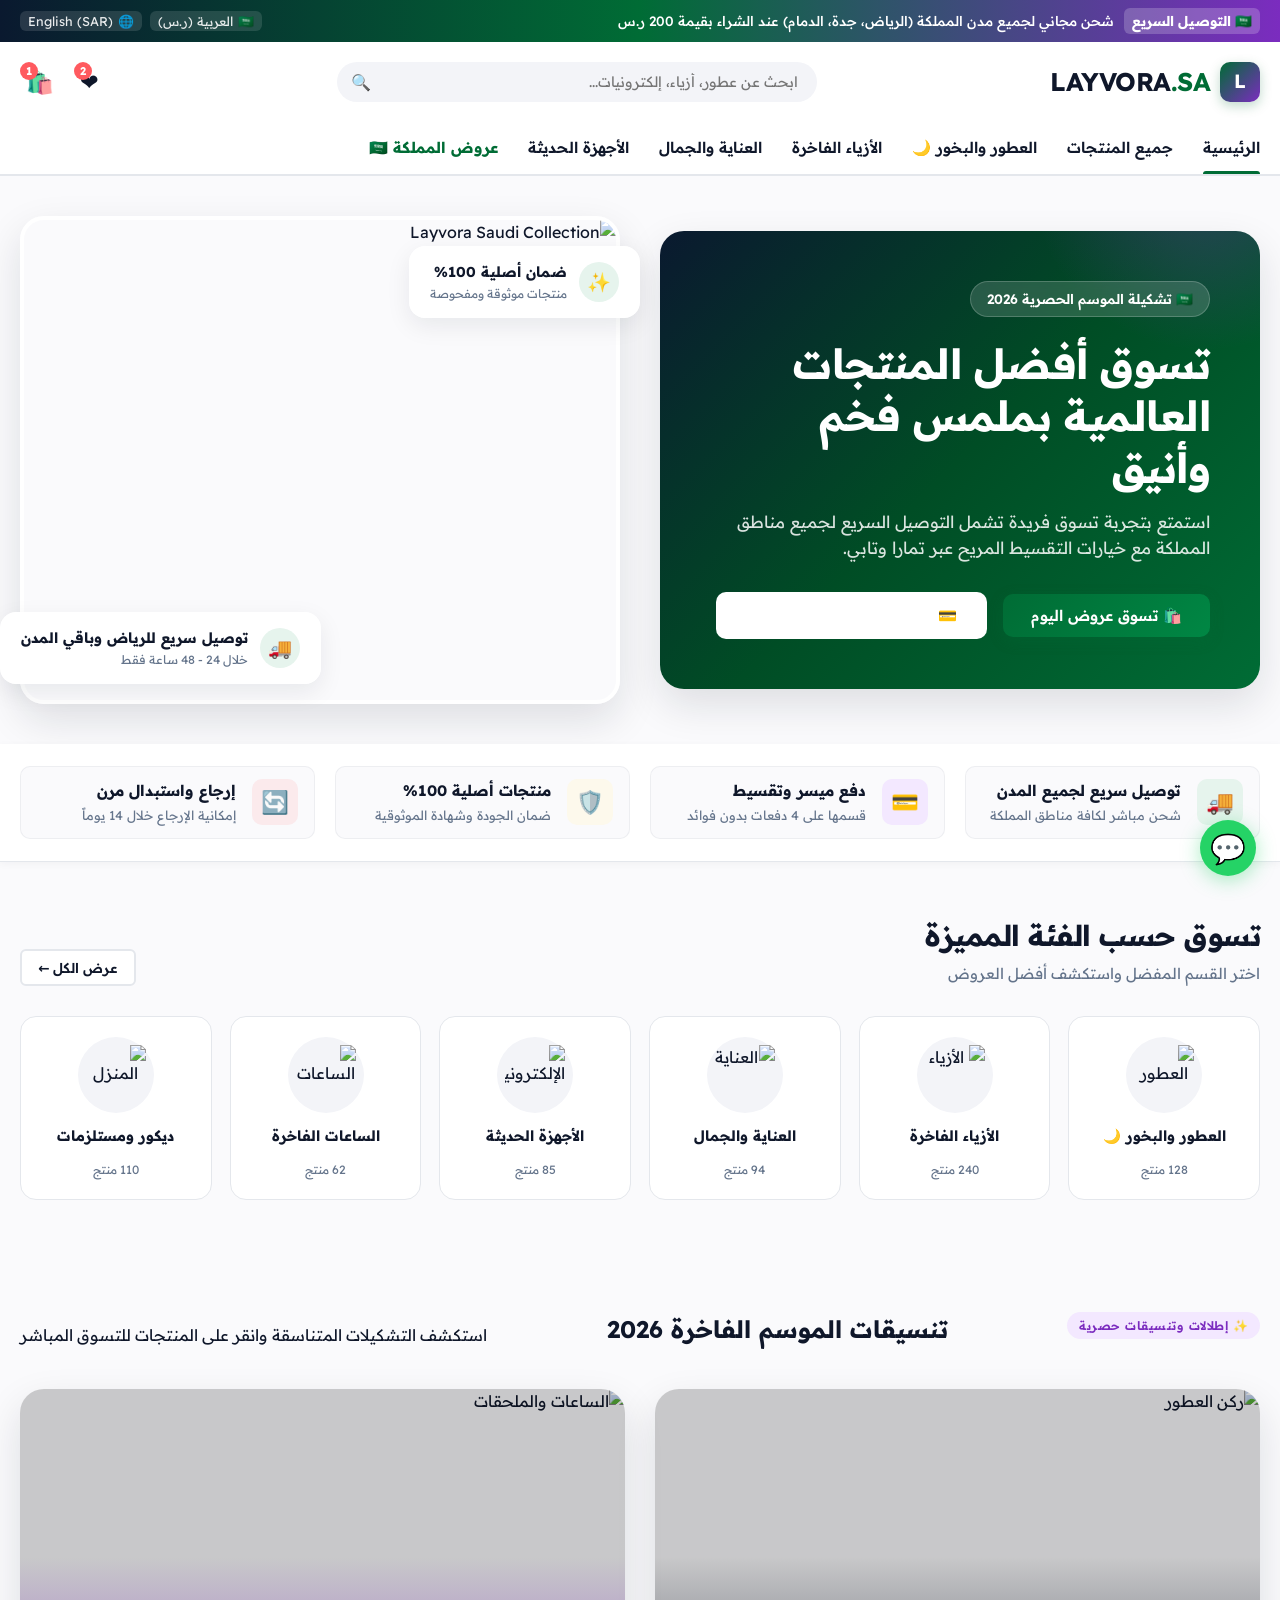
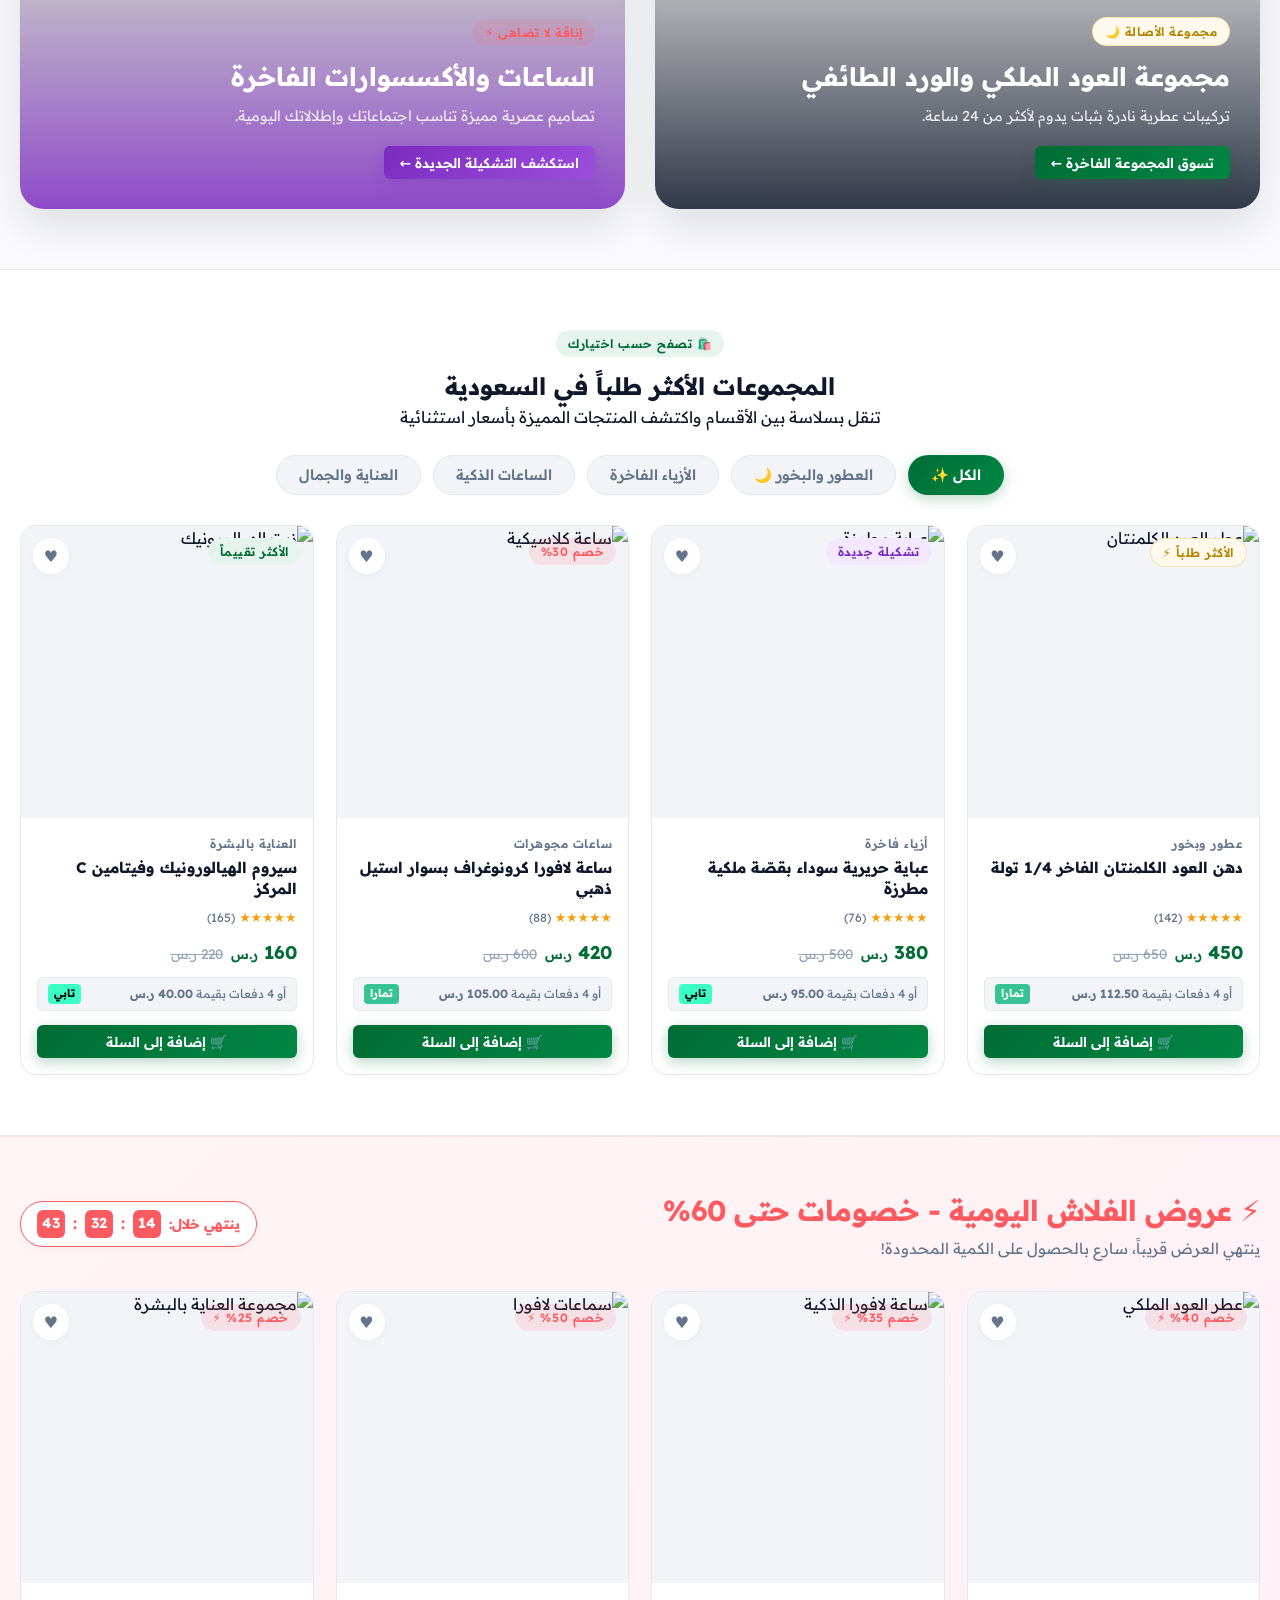
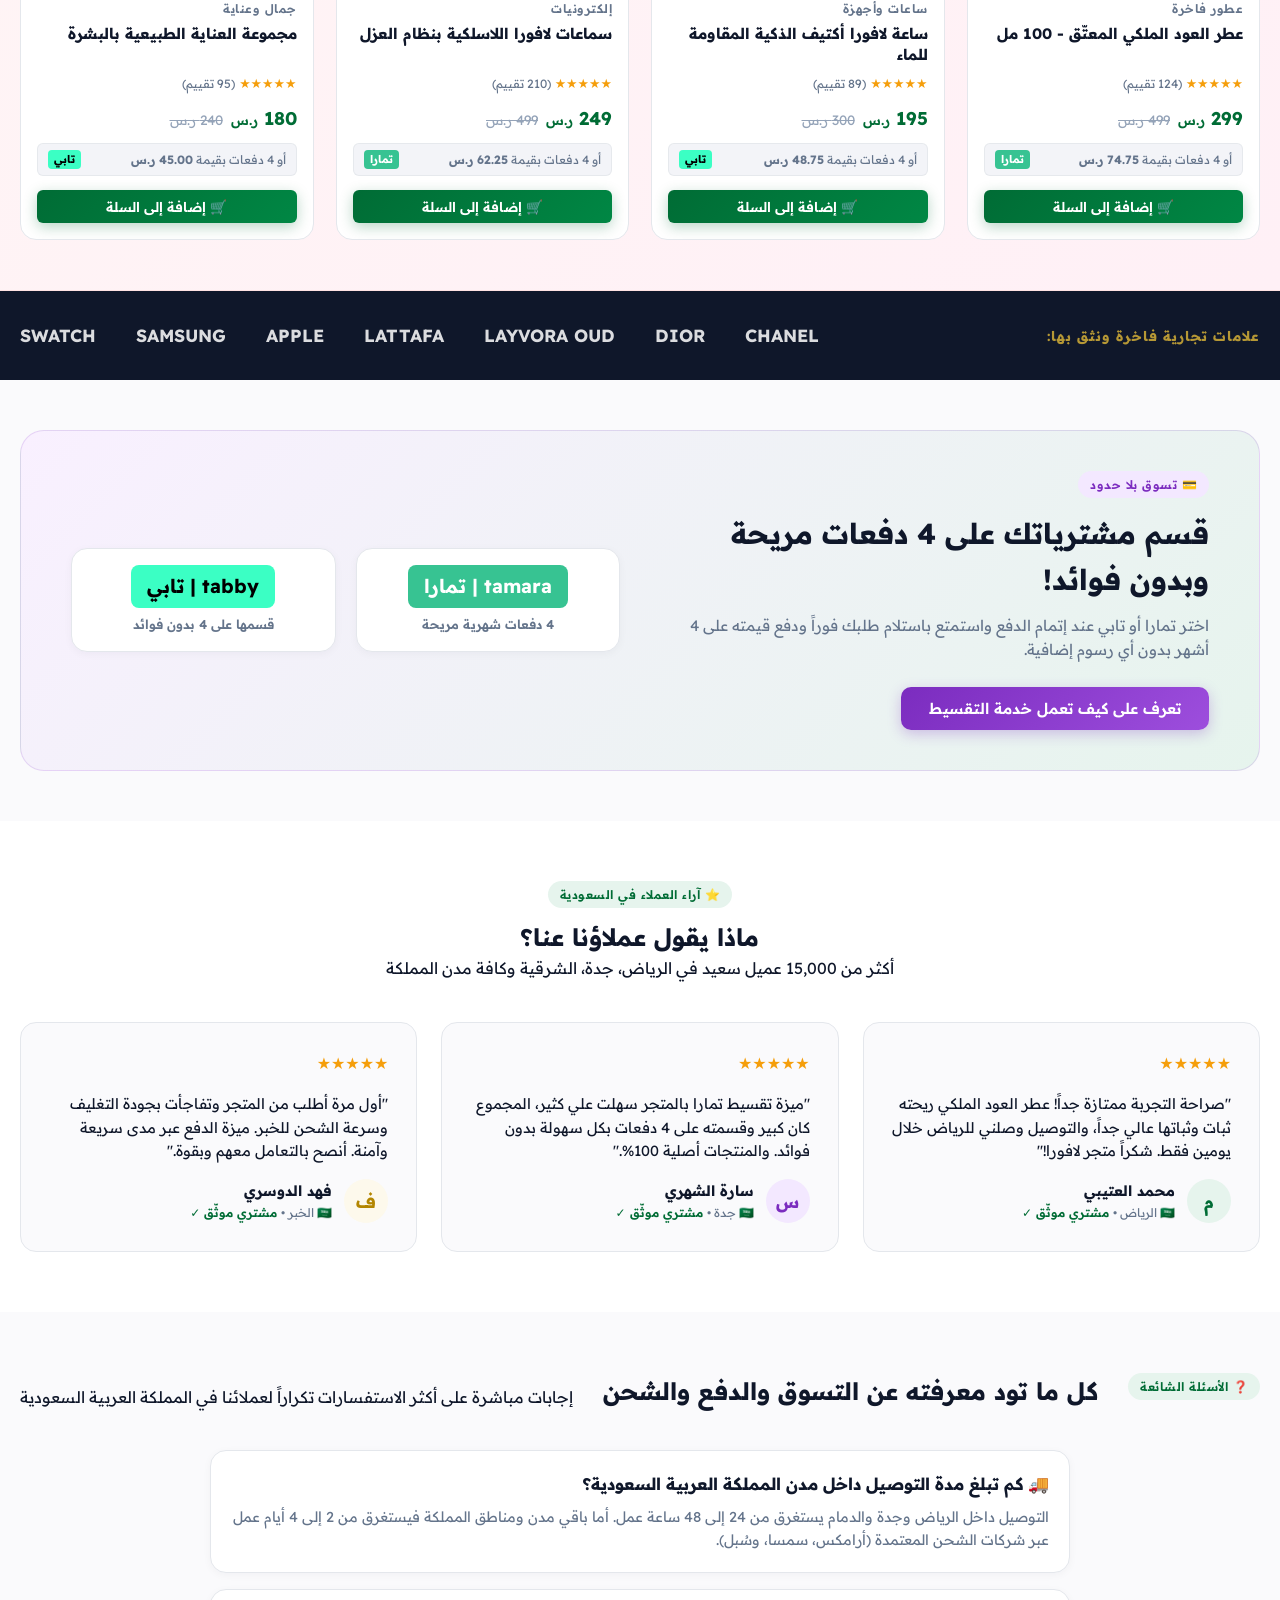
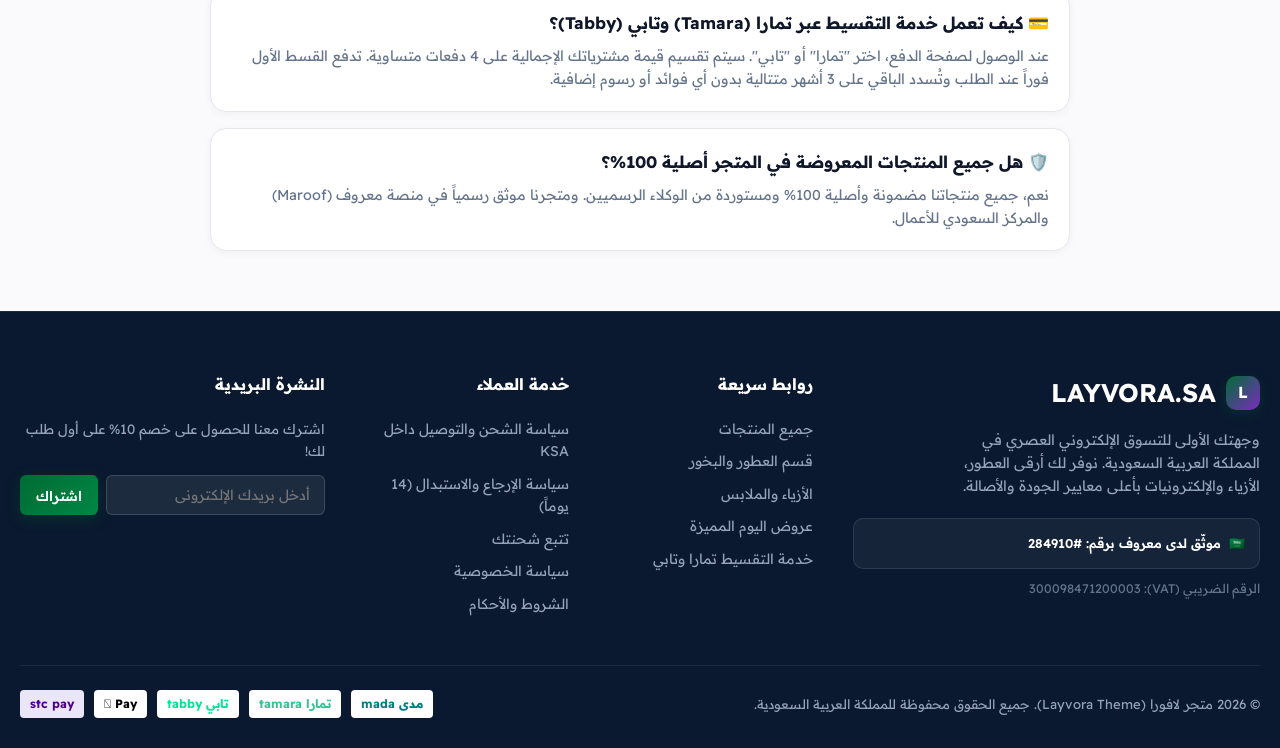
==== commit cdc0f494: "fix: remove duplicate WhatsApp button, add checkout popup to product.html, wire all checkout buttons" ====
--- a/index.html
+++ b/index.html
@@ -854,10 +854,6 @@
     </div>
   </div>
 
-  <!-- Floating Saudi WhatsApp Button -->
-  <a href="https://wa.me/966500000000" target="_blank" class="whatsapp-float-btn" title="تواصل عبر واتساب">
-    💬
-  </a>
 
   <!-- ══════════════════════════════════════════════════════════════════════ -->
   <!-- CHECKOUT POPUP MODAL                                                   -->
